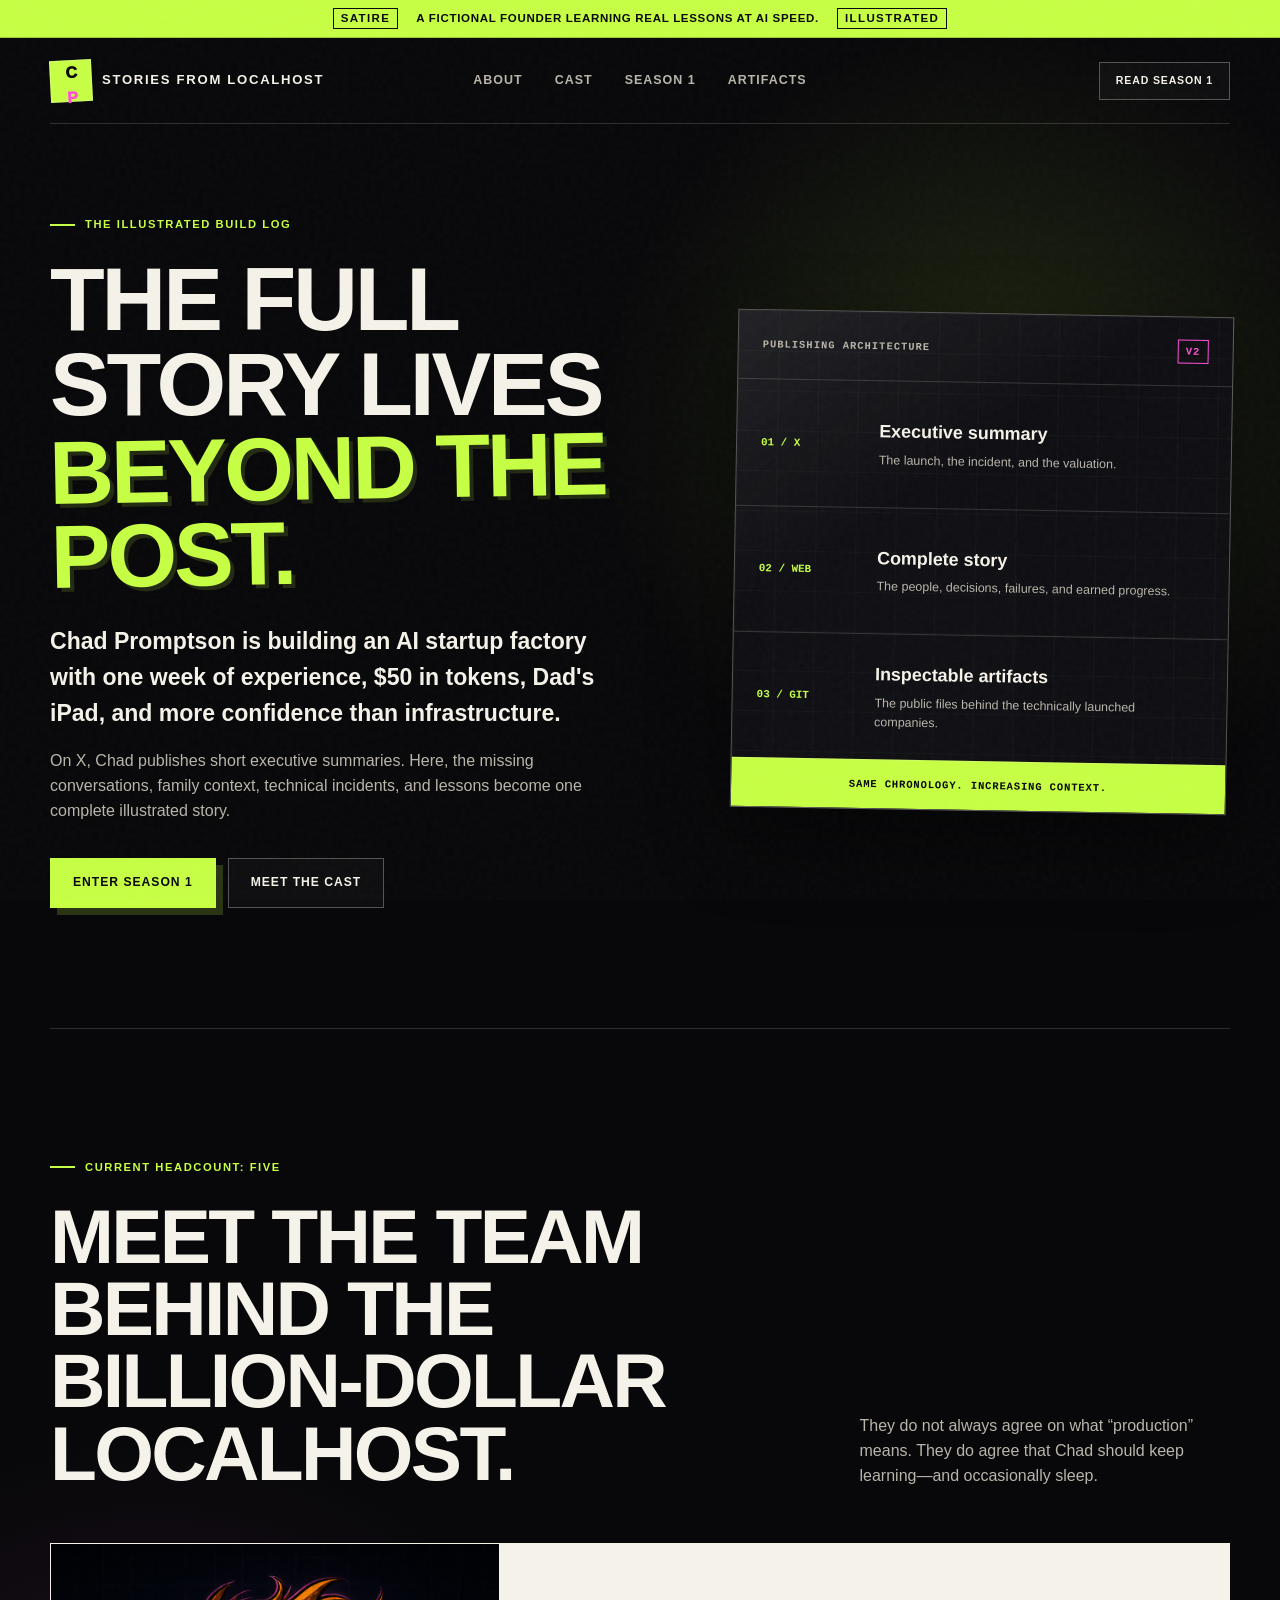
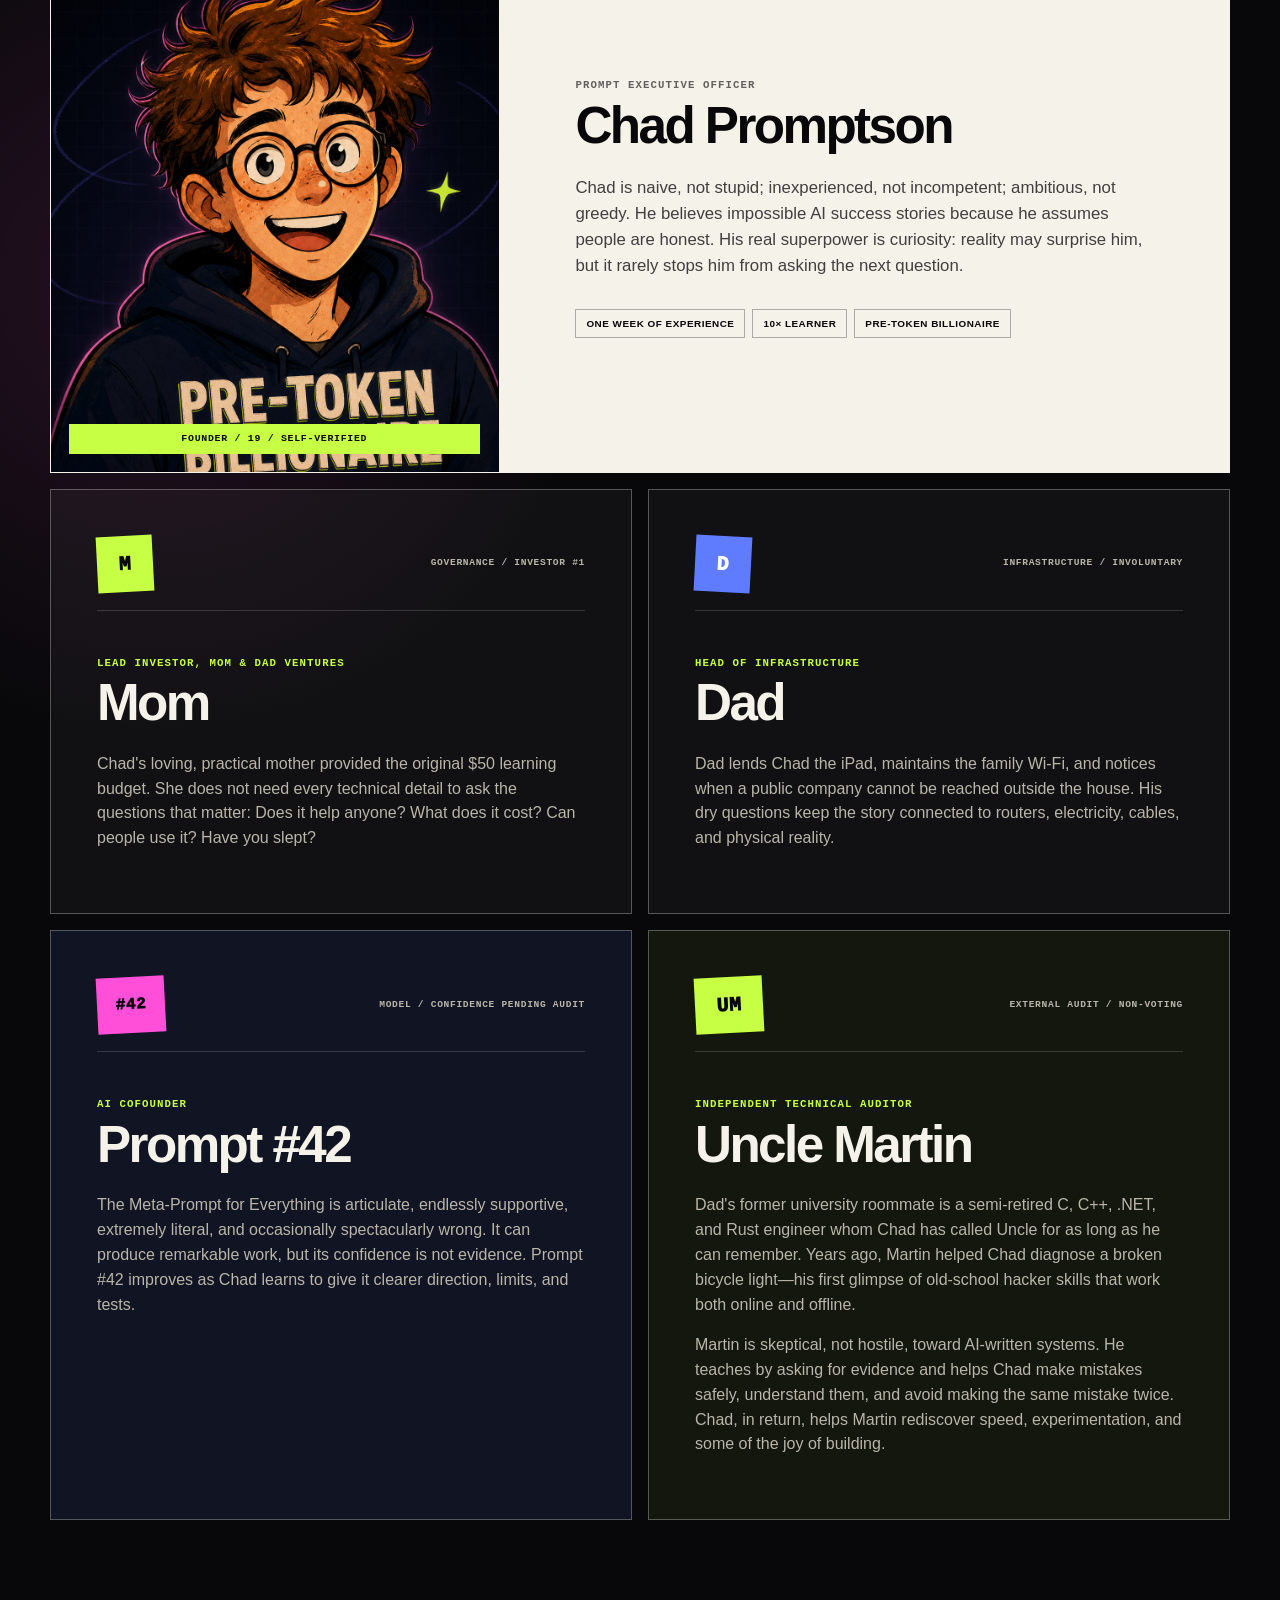
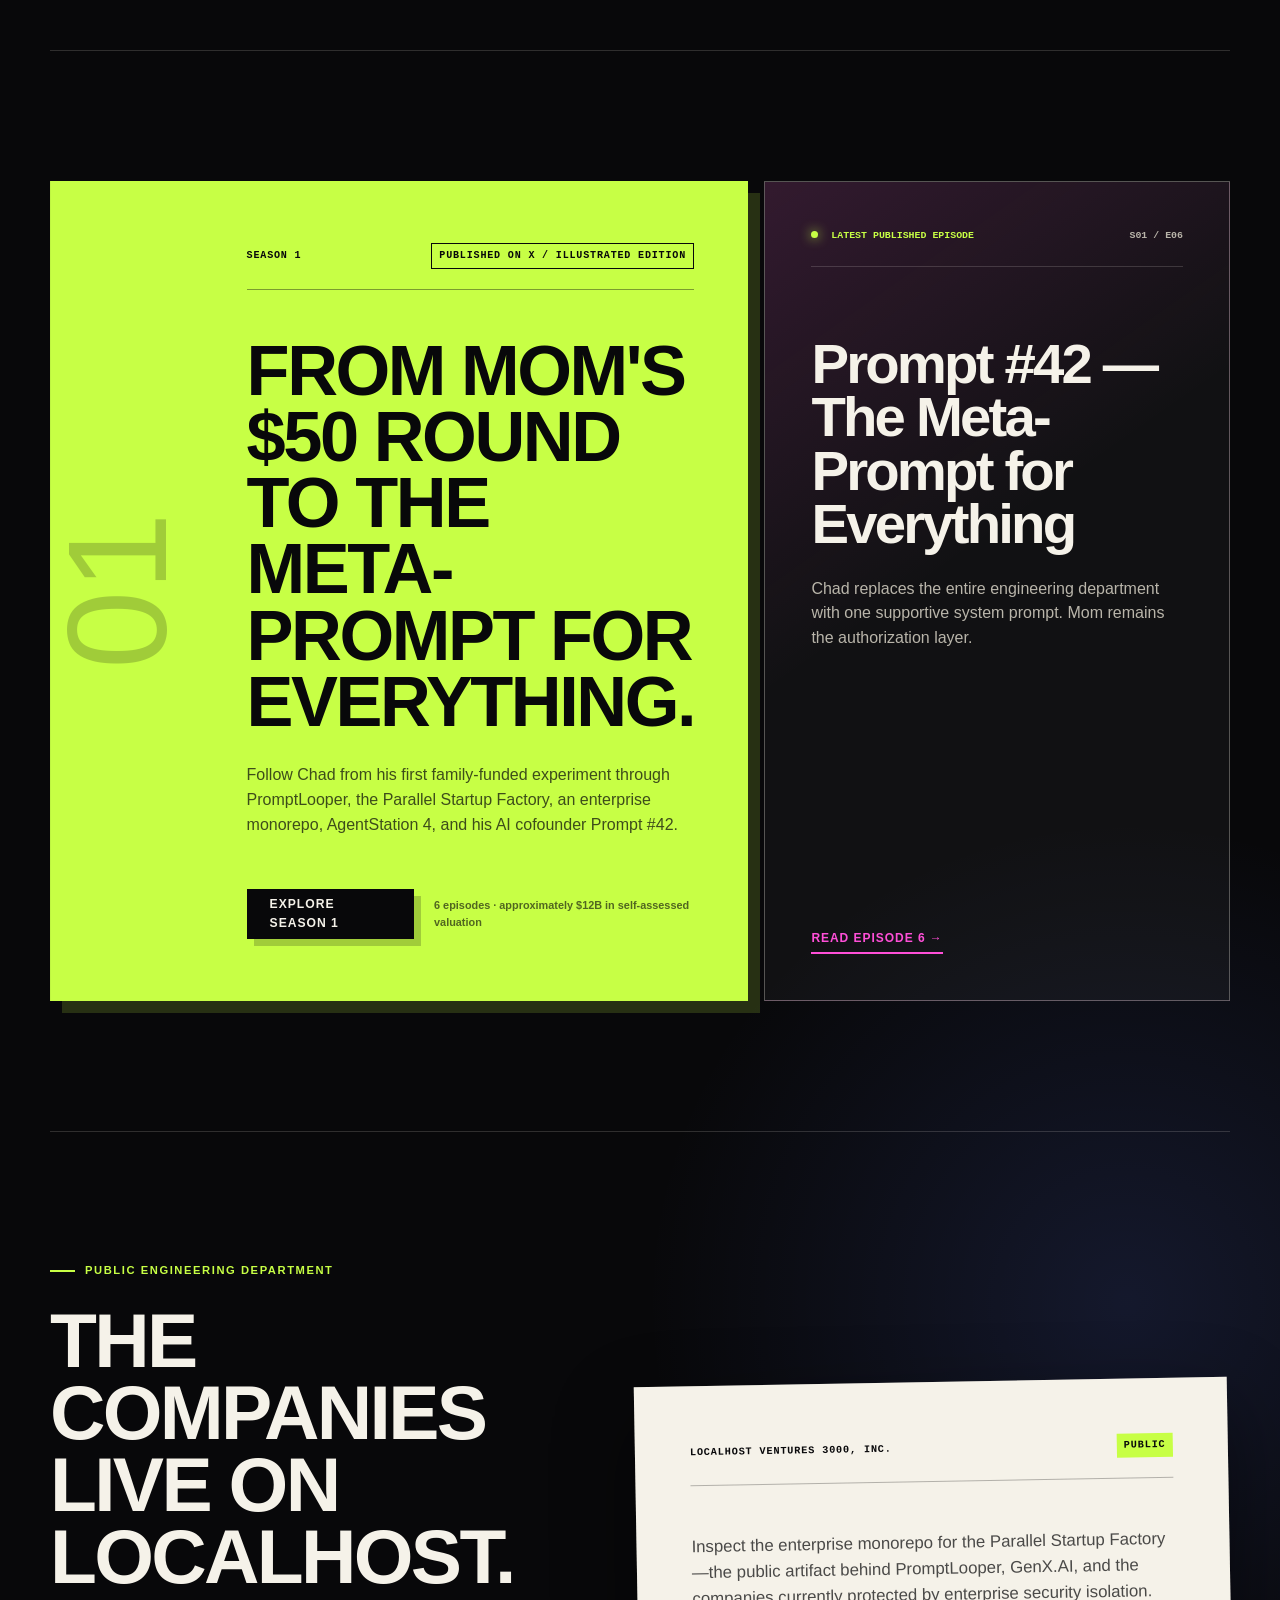
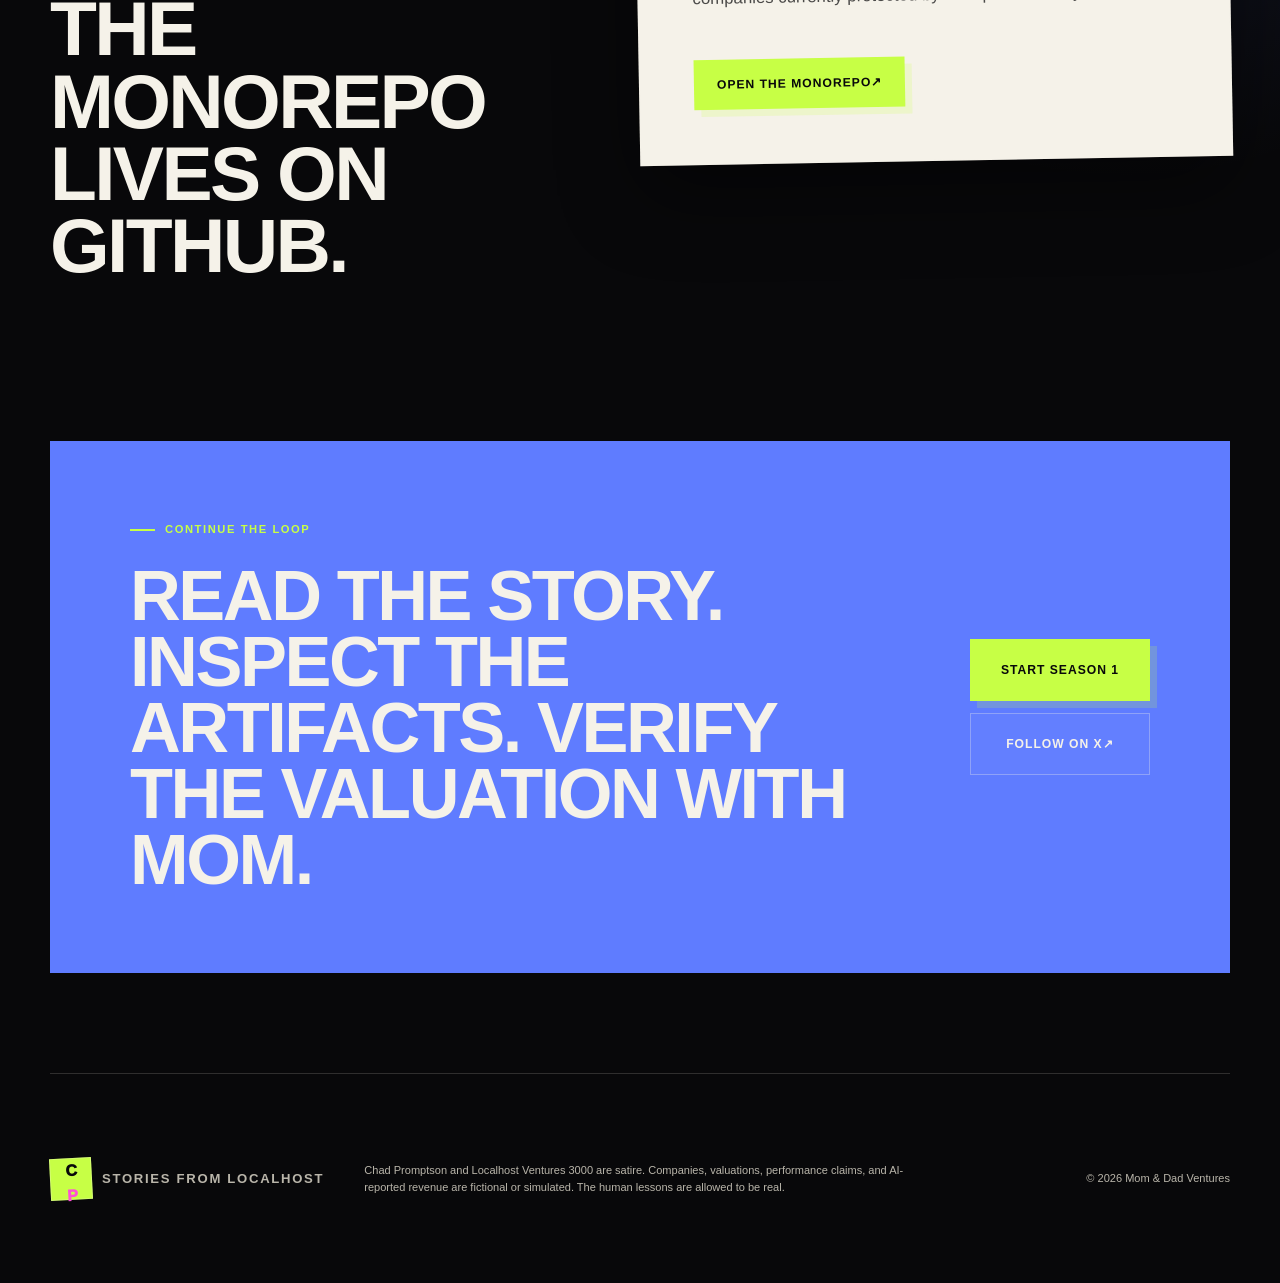
==== stories/index.html @ 39819289 "feat: add illustrated stories hub" ====
<!doctype html>
<html lang="en">
  <head>
    <meta charset="UTF-8" />
    <meta name="viewport" content="width=device-width, initial-scale=1.0" />
    <meta
      name="description"
      content="The complete illustrated story of Chad Promptson, his family, Prompt #42, and the companies technically launched from localhost."
    />
    <title>Stories — Chad Promptson</title>
    <link
      rel="icon"
      href="data:image/svg+xml,%3Csvg xmlns='http://www.w3.org/2000/svg' viewBox='0 0 64 64'%3E%3Crect width='64' height='64' fill='%23c7ff45'/%3E%3Ctext x='8' y='45' font-family='Arial' font-size='36' font-weight='900' fill='%2308080a'%3ECP%3C/text%3E%3C/svg%3E"
    />
    <link rel="stylesheet" href="../styles.css" />
    <link rel="stylesheet" href="styles.css" />
  </head>
  <body class="stories-page">
    <a class="skip-link" href="#main-content">Skip to the story</a>
    <div class="noise" aria-hidden="true"></div>

    <div class="satire-ribbon" role="note" aria-label="Satire disclosure">
      <span>SATIRE</span>
      <p>A fictional founder learning real lessons at AI speed.</p>
      <span>ILLUSTRATED</span>
    </div>

    <header class="site-header stories-header">
      <a class="brand" href="../" aria-label="Chad Promptson homepage">
        <span class="brand-mark">C<span>P</span></span>
        <span class="brand-copy">Stories from localhost</span>
      </a>

      <nav aria-label="Stories navigation">
        <a href="#about">About</a>
        <a href="#cast">Cast</a>
        <a href="#season-1">Season 1</a>
        <a href="#artifacts">Artifacts</a>
      </nav>

      <a class="button button-small button-ghost" href="season-1/">Read Season 1</a>
    </header>

    <main id="main-content">
      <section class="stories-hero section-shell" id="about">
        <div class="stories-hero-copy">
          <p class="eyebrow"><span></span> The illustrated build log</p>
          <h1>
            The full story lives
            <em>beyond the post.</em>
          </h1>
          <p class="stories-hero-lede">
            Chad Promptson is building an AI startup factory with one week of experience,
            $50 in tokens, Dad's iPad, and more confidence than infrastructure.
          </p>
          <p class="stories-hero-detail">
            On X, Chad publishes short executive summaries. Here, the missing conversations,
            family context, technical incidents, and lessons become one complete illustrated
            story.
          </p>

          <div class="hero-actions">
            <a class="button button-primary" href="season-1/">Enter Season 1</a>
            <a class="button button-secondary" href="#cast">Meet the cast</a>
          </div>
        </div>

        <aside class="publishing-stack" aria-labelledby="publishing-stack-title">
          <div class="stack-topline">
            <span id="publishing-stack-title">Publishing architecture</span>
            <strong>V2</strong>
          </div>

          <ol>
            <li>
              <span>01 / X</span>
              <div>
                <strong>Executive summary</strong>
                <p>The launch, the incident, and the valuation.</p>
              </div>
            </li>
            <li>
              <span>02 / WEB</span>
              <div>
                <strong>Complete story</strong>
                <p>The people, decisions, failures, and earned progress.</p>
              </div>
            </li>
            <li>
              <span>03 / GIT</span>
              <div>
                <strong>Inspectable artifacts</strong>
                <p>The public files behind the technically launched companies.</p>
              </div>
            </li>
          </ol>

          <p class="stack-footnote">Same chronology. Increasing context.</p>
        </aside>
      </section>

      <section class="cast section-shell" id="cast">
        <div class="section-heading section-heading-wide">
          <div>
            <p class="eyebrow"><span></span> Current headcount: five</p>
            <h2>Meet the team behind the billion-dollar localhost.</h2>
          </div>
          <p>
            They do not always agree on what “production” means. They do agree that Chad
            should keep learning—and occasionally sleep.
          </p>
        </div>

        <div class="cast-grid">
          <article class="cast-card cast-card-featured">
            <div class="cast-portrait">
              <img
                src="../assets/chad-promptson-avatar.png"
                alt="Illustrated portrait of Chad Promptson wearing his Pre-Token Billionaire hoodie"
              />
              <span>Founder / 19 / self-verified</span>
            </div>
            <div class="cast-copy">
              <p class="cast-role">Prompt Executive Officer</p>
              <h3>Chad Promptson</h3>
              <p>
                Chad is naive, not stupid; inexperienced, not incompetent; ambitious, not
                greedy. He believes impossible AI success stories because he assumes people
                are honest. His real superpower is curiosity: reality may surprise him, but
                it rarely stops him from asking the next question.
              </p>
              <ul class="cast-tags" aria-label="Chad's attributes">
                <li>One week of experience</li>
                <li>10× learner</li>
                <li>Pre-token billionaire</li>
              </ul>
            </div>
          </article>

          <article class="cast-card">
            <div class="cast-card-topline">
              <span class="cast-monogram" aria-hidden="true">M</span>
              <span>Governance / Investor #1</span>
            </div>
            <p class="cast-role">Lead Investor, Mom & Dad Ventures</p>
            <h3>Mom</h3>
            <p>
              Chad's loving, practical mother provided the original $50 learning budget.
              She does not need every technical detail to ask the questions that matter:
              Does it help anyone? What does it cost? Can people use it? Have you slept?
            </p>
          </article>

          <article class="cast-card">
            <div class="cast-card-topline">
              <span class="cast-monogram cast-monogram-blue" aria-hidden="true">D</span>
              <span>Infrastructure / involuntary</span>
            </div>
            <p class="cast-role">Head of Infrastructure</p>
            <h3>Dad</h3>
            <p>
              Dad lends Chad the iPad, maintains the family Wi-Fi, and notices when a public
              company cannot be reached outside the house. His dry questions keep the story
              connected to routers, electricity, cables, and physical reality.
            </p>
          </article>

          <article class="cast-card cast-card-ai">
            <div class="cast-card-topline">
              <span class="cast-monogram cast-monogram-pink" aria-hidden="true">#42</span>
              <span>Model / confidence pending audit</span>
            </div>
            <p class="cast-role">AI Cofounder</p>
            <h3>Prompt #42</h3>
            <p>
              The Meta-Prompt for Everything is articulate, endlessly supportive, extremely
              literal, and occasionally spectacularly wrong. It can produce remarkable work,
              but its confidence is not evidence. Prompt #42 improves as Chad learns to give
              it clearer direction, limits, and tests.
            </p>
          </article>

          <article class="cast-card cast-card-martin">
            <div class="cast-card-topline">
              <span class="cast-monogram cast-monogram-acid" aria-hidden="true">UM</span>
              <span>External audit / non-voting</span>
            </div>
            <p class="cast-role">Independent Technical Auditor</p>
            <h3>Uncle Martin</h3>
            <p>
              Dad's former university roommate is a semi-retired C, C++, .NET, and Rust
              engineer whom Chad has called Uncle for as long as he can remember. Years ago,
              Martin helped Chad diagnose a broken bicycle light—his first glimpse of
              old-school hacker skills that work both online and offline.
            </p>
            <p>
              Martin is skeptical, not hostile, toward AI-written systems. He teaches by
              asking for evidence and helps Chad make mistakes safely, understand them, and
              avoid making the same mistake twice. Chad, in return, helps Martin rediscover
              speed, experimentation, and some of the joy of building.
            </p>
          </article>
        </div>
      </section>

      <section class="season section-shell" id="season-1">
        <div class="season-card">
          <div class="season-index" aria-hidden="true">01</div>
          <div class="season-copy">
            <div class="season-meta">
              <span>Season 1</span>
              <strong>Published on X / illustrated edition</strong>
            </div>
            <h2>From Mom's $50 round to the Meta-Prompt for Everything.</h2>
            <p>
              Follow Chad from his first family-funded experiment through PromptLooper, the
              Parallel Startup Factory, an enterprise monorepo, AgentStation 4, and his AI
              cofounder Prompt #42.
            </p>
            <div class="season-actions">
              <a class="button button-dark" href="season-1/">Explore Season 1</a>
              <span>6 episodes · approximately $12B in self-assessed valuation</span>
            </div>
          </div>
        </div>

        <article class="latest-episode">
          <div>
            <span class="latest-label"><i aria-hidden="true"></i> Latest published episode</span>
            <span class="episode-number">S01 / E06</span>
          </div>
          <h3>Prompt #42 — The Meta-Prompt for Everything</h3>
          <p>
            Chad replaces the entire engineering department with one supportive system
            prompt. Mom remains the authorization layer.
          </p>
          <a href="season-1/06-prompt-42/">Read Episode 6 <span aria-hidden="true">→</span></a>
        </article>
      </section>

      <section class="artifact-section section-shell" id="artifacts">
        <div>
          <p class="eyebrow"><span></span> Public engineering department</p>
          <h2>The companies live on localhost. The monorepo lives on GitHub.</h2>
        </div>
        <div class="artifact-card">
          <div class="artifact-topline">
            <span>LOCALHOST VENTURES 3000, INC.</span>
            <strong>PUBLIC</strong>
          </div>
          <p>
            Inspect the enterprise monorepo for the Parallel Startup Factory—the public
            artifact behind PromptLooper, GenX.AI, and the companies currently protected by
            enterprise security isolation.
          </p>
          <a
            class="button button-primary"
            href="https://github.com/chadpromptson/localhost-ventures-3000"
          >
            Open the monorepo <span aria-hidden="true">↗</span>
          </a>
        </div>
      </section>

      <section class="stories-closing section-shell">
        <div>
          <p class="eyebrow"><span></span> Continue the loop</p>
          <h2>Read the story. Inspect the artifacts. Verify the valuation with Mom.</h2>
        </div>
        <div class="closing-actions">
          <a class="button button-primary button-large" href="season-1/">Start Season 1</a>
          <a class="button button-secondary button-large" href="https://x.com/ChadPromptson">
            Follow on X <span aria-hidden="true">↗</span>
          </a>
        </div>
      </section>
    </main>

    <footer class="site-footer stories-footer">
      <a class="brand" href="../" aria-label="Chad Promptson homepage">
        <span class="brand-mark">C<span>P</span></span>
        <span class="brand-copy">Stories from localhost</span>
      </a>
      <p>
        Chad Promptson and Localhost Ventures 3000 are satire. Companies, valuations,
        performance claims, and AI-reported revenue are fictional or simulated. The human
        lessons are allowed to be real.
      </p>
      <span>© 2026 Mom & Dad Ventures</span>
    </footer>
  </body>
</html>
---- styles.css ----
:root {
  color-scheme: dark;
  --ink: #08080a;
  --ink-soft: #111115;
  --paper: #f5f2e9;
  --paper-dim: #b9b5aa;
  --acid: #c7ff45;
  --pink: #ff4fd8;
  --blue: #5f7cff;
  --line: rgba(245, 242, 233, 0.16);
  --line-strong: rgba(245, 242, 233, 0.3);
  --shadow: 0 30px 80px rgba(0, 0, 0, 0.45);
  --shell: min(1180px, calc(100vw - 40px));
}

* {
  box-sizing: border-box;
}

html {
  scroll-behavior: smooth;
}

body {
  margin: 0;
  overflow-x: hidden;
  background:
    radial-gradient(circle at 75% 8%, rgba(95, 124, 255, 0.18), transparent 30rem),
    radial-gradient(circle at 10% 32%, rgba(255, 79, 216, 0.1), transparent 26rem),
    var(--ink);
  color: var(--paper);
  font-family: Inter, ui-sans-serif, -apple-system, BlinkMacSystemFont, "Segoe UI", sans-serif;
  font-size: 16px;
  line-height: 1.55;
}

button,
a {
  font: inherit;
}

a {
  color: inherit;
  text-decoration: none;
}

button {
  color: inherit;
}

::selection {
  background: var(--acid);
  color: var(--ink);
}

.noise {
  position: fixed;
  inset: 0;
  z-index: 20;
  pointer-events: none;
  opacity: 0.035;
  background-image: url("data:image/svg+xml,%3Csvg viewBox='0 0 180 180' xmlns='http://www.w3.org/2000/svg'%3E%3Cfilter id='n'%3E%3CfeTurbulence type='fractalNoise' baseFrequency='.9' numOctaves='4' stitchTiles='stitch'/%3E%3C/filter%3E%3Crect width='100%25' height='100%25' filter='url(%23n)' opacity='.8'/%3E%3C/svg%3E");
}

.satire-ribbon {
  display: flex;
  min-height: 38px;
  align-items: center;
  justify-content: center;
  gap: 18px;
  padding: 7px 20px;
  border-bottom: 1px solid rgba(8, 8, 10, 0.2);
  background: var(--acid);
  color: var(--ink);
  font-size: 0.72rem;
  font-weight: 900;
  letter-spacing: 0.12em;
  text-transform: uppercase;
}

.satire-ribbon p {
  margin: 0;
  font-weight: 750;
  letter-spacing: 0.06em;
}

.satire-ribbon > span {
  padding: 1px 7px;
  border: 1px solid var(--ink);
}

.site-header {
  position: relative;
  z-index: 10;
  display: grid;
  grid-template-columns: 1fr auto 1fr;
  width: var(--shell);
  min-height: 86px;
  margin: 0 auto;
  align-items: center;
  border-bottom: 1px solid var(--line);
}

.brand {
  display: inline-flex;
  width: max-content;
  align-items: center;
  gap: 10px;
}

.brand-mark {
  display: grid;
  width: 42px;
  height: 42px;
  place-items: center;
  border: 1px solid var(--line-strong);
  background: var(--paper);
  color: var(--ink);
  font-size: 1rem;
  font-weight: 950;
  letter-spacing: -0.08em;
  transform: rotate(-3deg);
}

.brand-mark span {
  color: #663dff;
}

.brand-copy {
  font-size: 0.82rem;
  font-weight: 850;
  letter-spacing: 0.13em;
  text-transform: uppercase;
}

.site-header nav {
  display: flex;
  align-items: center;
  gap: 32px;
  color: var(--paper-dim);
  font-size: 0.78rem;
  font-weight: 750;
  letter-spacing: 0.08em;
  text-transform: uppercase;
}

.site-header nav a {
  transition: color 160ms ease;
}

.site-header nav a:hover,
.site-header nav a:focus-visible {
  color: var(--acid);
}

.site-header > .button {
  justify-self: end;
}

.section-shell {
  width: var(--shell);
  margin-inline: auto;
}

.button {
  display: inline-flex;
  min-height: 50px;
  align-items: center;
  justify-content: center;
  padding: 0 22px;
  border: 1px solid transparent;
  border-radius: 0;
  cursor: pointer;
  font-size: 0.76rem;
  font-weight: 900;
  letter-spacing: 0.08em;
  text-transform: uppercase;
  transition:
    transform 160ms ease,
    box-shadow 160ms ease,
    background 160ms ease;
}

.button:hover,
.button:focus-visible {
  transform: translateY(-2px);
}

.button-primary {
  background: var(--acid);
  color: var(--ink);
  box-shadow: 7px 7px 0 rgba(199, 255, 69, 0.18);
}

.button-primary:hover,
.button-primary:focus-visible {
  box-shadow: 10px 10px 0 rgba(199, 255, 69, 0.24);
}

.button-secondary,
.button-ghost {
  border-color: var(--line-strong);
  background: rgba(255, 255, 255, 0.025);
}

.button-secondary:hover,
.button-secondary:focus-visible,
.button-ghost:hover,
.button-ghost:focus-visible {
  border-color: var(--paper);
  background: rgba(255, 255, 255, 0.07);
}

.button-small {
  min-height: 38px;
  padding-inline: 16px;
  font-size: 0.66rem;
}

.button-large {
  min-height: 62px;
  padding-inline: 30px;
}

.hero {
  display: grid;
  min-height: 720px;
  grid-template-columns: minmax(0, 1.04fr) minmax(420px, 0.96fr);
  gap: clamp(48px, 8vw, 104px);
  align-items: center;
  padding: 90px 0 110px;
}

.eyebrow {
  display: flex;
  align-items: center;
  gap: 10px;
  margin: 0 0 24px;
  color: var(--acid);
  font-size: 0.7rem;
  font-weight: 900;
  letter-spacing: 0.14em;
  text-transform: uppercase;
}

.eyebrow span {
  width: 25px;
  height: 2px;
  background: currentColor;
}

h1,
h2,
h3,
p {
  margin-top: 0;
}

h1,
h2 {
  font-family: Impact, Haettenschweiler, "Arial Narrow Bold", sans-serif;
  font-weight: 900;
  letter-spacing: -0.035em;
  line-height: 0.94;
  text-transform: uppercase;
}

h1 {
  max-width: 760px;
  margin-bottom: 30px;
  font-size: clamp(4rem, 7vw, 7rem);
}

h1 em {
  display: inline-block;
  color: var(--pink);
  font-style: normal;
  transform: rotate(-1deg);
  text-shadow: 4px 4px 0 rgba(255, 79, 216, 0.14);
}

.hero-lede {
  max-width: 660px;
  margin-bottom: 34px;
  color: var(--paper-dim);
  font-size: clamp(1.05rem, 1.7vw, 1.32rem);
}

.hero-actions {
  display: flex;
  flex-wrap: wrap;
  gap: 12px;
}

.trust-list {
  display: flex;
  flex-wrap: wrap;
  gap: 18px;
  margin: 30px 0 0;
  padding: 0;
  color: var(--paper-dim);
  font-size: 0.76rem;
  font-weight: 700;
  list-style: none;
}

.trust-list span {
  color: var(--acid);
}

.revenue-card {
  position: relative;
  min-height: 560px;
  overflow: hidden;
  padding: 28px;
  border: 1px solid var(--line-strong);
  background:
    linear-gradient(145deg, rgba(255, 255, 255, 0.08), transparent 35%),
    #101014;
  box-shadow: var(--shadow);
  transform: rotate(1deg);
}

.revenue-card::before {
  position: absolute;
  inset: 0;
  pointer-events: none;
  background-image:
    linear-gradient(var(--line) 1px, transparent 1px),
    linear-gradient(90deg, var(--line) 1px, transparent 1px);
  background-size: 42px 42px;
  content: "";
  mask-image: linear-gradient(to bottom, transparent, black 45%, transparent);
  opacity: 0.3;
}

.card-topline {
  position: relative;
  z-index: 1;
  display: flex;
  justify-content: space-between;
  padding-bottom: 22px;
  border-bottom: 1px solid var(--line);
  color: var(--paper-dim);
  font-family: ui-monospace, SFMono-Regular, Menlo, monospace;
  font-size: 0.65rem;
  font-weight: 800;
  letter-spacing: 0.08em;
}

.live-dot {
  display: inline-block;
  width: 7px;
  height: 7px;
  margin-right: 7px;
  border-radius: 50%;
  background: var(--acid);
  box-shadow: 0 0 13px var(--acid);
  animation: pulse 1.8s ease-in-out infinite;
}

.counter-block {
  position: relative;
  z-index: 1;
  padding: 38px 0 18px;
}

.counter-block p,
.counter-block span {
  margin-bottom: 4px;
  color: var(--paper-dim);
  font-family: ui-monospace, SFMono-Regular, Menlo, monospace;
  font-size: 0.68rem;
  letter-spacing: 0.08em;
  text-transform: uppercase;
}

.counter-block strong {
  display: block;
  overflow-wrap: anywhere;
  color: var(--acid);
  font-family: ui-monospace, SFMono-Regular, Menlo, monospace;
  font-size: clamp(2.2rem, 4vw, 3.55rem);
  line-height: 1.08;
  letter-spacing: -0.06em;
}

.revenue-chart {
  position: relative;
  z-index: 1;
  display: block;
  width: 100%;
  height: 150px;
  margin-top: 12px;
  overflow: visible;
}

.chart-area {
  fill: url("#chartFill");
}

.chart-line {
  fill: none;
  stroke: var(--acid);
  stroke-linecap: round;
  stroke-width: 5;
  filter: drop-shadow(0 0 6px rgba(199, 255, 69, 0.5));
}

.metric-grid {
  position: relative;
  z-index: 1;
  display: grid;
  grid-template-columns: repeat(3, 1fr);
  border: 1px solid var(--line);
}

.metric-grid > div {
  padding: 15px;
}

.metric-grid > div + div {
  border-left: 1px solid var(--line);
}

.metric-grid span,
.metric-grid small {
  display: block;
  color: var(--paper-dim);
  font-size: 0.61rem;
}

.metric-grid strong {
  display: block;
  margin: 5px 0;
  font-family: ui-monospace, SFMono-Regular, Menlo, monospace;
  font-size: 1rem;
}

.audit-stamp {
  position: absolute;
  right: 14px;
  bottom: 10px;
  z-index: 2;
  padding: 8px 10px;
  border: 2px solid var(--pink);
  color: var(--pink);
  font-size: 0.55rem;
  font-weight: 950;
  line-height: 1.15;
  text-align: center;
  transform: rotate(-9deg);
}

.logo-cloud {
  padding: 38px 20px;
  border-block: 1px solid var(--line);
  background: rgba(255, 255, 255, 0.02);
  text-align: center;
}

.logo-cloud p {
  margin-bottom: 22px;
  color: var(--paper-dim);
  font-size: 0.65rem;
  font-weight: 850;
  letter-spacing: 0.12em;
  text-transform: uppercase;
}

.logo-cloud div {
  display: flex;
  flex-wrap: wrap;
  justify-content: center;
  gap: 28px 50px;
  color: rgba(245, 242, 233, 0.52);
  font-size: clamp(1rem, 2vw, 1.35rem);
  font-weight: 900;
}

.founder,
.prompts,
.token-fund,
.proof {
  padding-block: 130px;
}

.section-heading {
  display: grid;
  grid-template-columns: 0.72fr 1.28fr;
  gap: 40px;
  align-items: end;
  margin-bottom: 54px;
}

.section-heading .eyebrow {
  align-self: start;
}

.section-heading h2 {
  margin: 0;
  font-size: clamp(3.2rem, 6vw, 6.3rem);
}

.founder-card {
  display: grid;
  grid-template-columns: 0.7fr 1.3fr;
  border: 1px solid var(--line-strong);
  background: var(--paper);
  color: var(--ink);
}

.founder-portrait {
  position: relative;
  min-height: 510px;
  overflow: hidden;
  border-right: 1px solid rgba(8, 8, 10, 0.22);
  background: var(--ink);
}

.founder-portrait img {
  width: 100%;
  height: 100%;
  min-height: 510px;
  object-fit: cover;
  object-position: center;
}

.age-sticker {
  position: absolute;
  top: 28px;
  right: 28px;
  z-index: 2;
  display: grid;
  width: 72px;
  height: 72px;
  place-items: center;
  border: 2px solid var(--ink);
  border-radius: 50%;
  background: var(--acid);
  font-weight: 950;
  transform: rotate(12deg);
}

.portrait-caption {
  position: absolute;
  bottom: 24px;
  left: 24px;
  z-index: 2;
  padding: 4px 8px;
  background: var(--ink);
  color: var(--paper);
  font-size: 0.62rem;
  font-weight: 850;
  letter-spacing: 0.07em;
  text-transform: uppercase;
}

.founder-story {
  align-self: center;
  padding: clamp(36px, 6vw, 72px);
}

.founder-name {
  display: flex;
  align-items: start;
  justify-content: space-between;
  gap: 20px;
  margin-bottom: 34px;
  padding-bottom: 28px;
  border-bottom: 1px solid rgba(8, 8, 10, 0.2);
}

.founder-name p {
  margin-bottom: 5px;
  color: rgba(8, 8, 10, 0.6);
  font-size: 0.68rem;
  font-weight: 850;
  letter-spacing: 0.08em;
  text-transform: uppercase;
}

.founder-name h3 {
  margin: 0;
  font-size: clamp(2rem, 4vw, 3.5rem);
  letter-spacing: -0.04em;
  line-height: 1;
}

.verified {
  flex: 0 0 auto;
  padding: 5px 8px;
  background: var(--blue);
  color: white;
  font-size: 0.6rem;
  font-weight: 850;
  text-transform: uppercase;
}

.founder-bio {
  color: rgba(8, 8, 10, 0.75);
  font-size: 1.02rem;
}

.founder-bio strong {
  color: var(--ink);
}

.founder-tags {
  display: flex;
  flex-wrap: wrap;
  gap: 7px;
  margin-top: 26px;
}

.founder-tags span {
  padding: 6px 10px;
  border: 1px solid rgba(8, 8, 10, 0.3);
  font-size: 0.62rem;
  font-weight: 850;
  letter-spacing: 0.05em;
  text-transform: uppercase;
}

.founder-timeline {
  display: grid;
  grid-template-columns: repeat(4, 1fr);
  border: 1px solid var(--line);
  border-top: 0;
}

.founder-timeline article {
  min-height: 170px;
  padding: 25px;
}

.founder-timeline article + article {
  border-left: 1px solid var(--line);
}

.founder-timeline span {
  display: block;
  margin-bottom: 22px;
  color: var(--pink);
  font-family: ui-monospace, SFMono-Regular, Menlo, monospace;
  font-size: 0.68rem;
  font-weight: 900;
}

.founder-timeline strong {
  display: block;
  margin-bottom: 8px;
  font-size: 0.92rem;
}

.founder-timeline p {
  margin: 0;
  color: var(--paper-dim);
  font-size: 0.78rem;
}

.prompts {
  border-top: 1px solid var(--line);
}

.section-heading-wide {
  grid-template-columns: 1.35fr 0.65fr;
}

.section-heading-wide > p {
  max-width: 400px;
  margin: 0;
  color: var(--paper-dim);
}

.prompt-grid {
  display: grid;
  grid-template-columns: repeat(2, minmax(0, 1fr));
  gap: 16px;
}

.prompt-card {
  display: flex;
  min-height: 520px;
  flex-direction: column;
  padding: clamp(26px, 4vw, 42px);
  border: 1px solid rgba(8, 8, 10, 0.18);
  background: var(--paper);
  color: var(--ink);
}

.prompt-card-featured {
  background: var(--acid);
}

.prompt-card-dark {
  border-color: var(--line-strong);
  background: var(--ink-soft);
  color: var(--paper);
}

.prompt-meta {
  display: flex;
  justify-content: space-between;
  gap: 20px;
  padding-bottom: 20px;
  border-bottom: 1px solid currentColor;
  font-family: ui-monospace, SFMono-Regular, Menlo, monospace;
  font-size: 0.65rem;
  font-weight: 900;
}

.prompt-card h3 {
  max-width: 500px;
  margin: 32px 0 24px;
  font-size: clamp(2rem, 3vw, 3.3rem);
  letter-spacing: -0.05em;
  line-height: 0.98;
}

.prompt-card pre {
  flex: 1;
  margin: 0 0 28px;
  overflow: visible;
  color: inherit;
  font-family: ui-monospace, SFMono-Regular, Menlo, monospace;
  font-size: 0.78rem;
  line-height: 1.72;
  white-space: pre-wrap;
}

.copy-button {
  min-height: 46px;
  border: 1px solid currentColor;
  background: transparent;
  cursor: pointer;
  font-size: 0.68rem;
  font-weight: 900;
  letter-spacing: 0.08em;
  text-transform: uppercase;
  transition:
    background 160ms ease,
    color 160ms ease;
}

.copy-button:hover,
.copy-button:focus-visible {
  background: var(--ink);
  color: var(--paper);
}

.prompt-card-dark .copy-button:hover,
.prompt-card-dark .copy-button:focus-visible {
  background: var(--paper);
  color: var(--ink);
}

.prompt-card > small {
  margin-top: 12px;
  color: var(--paper-dim);
  font-size: 0.65rem;
}

.token-fund {
  border-top: 1px solid var(--line);
}

.token-fund-heading {
  display: grid;
  grid-template-columns: 1.35fr 0.65fr;
  gap: 40px;
  align-items: end;
  margin-bottom: 54px;
}

.token-fund-heading h2 {
  margin: 0;
  font-size: clamp(3.2rem, 6vw, 6.3rem);
}

.token-fund-heading > p {
  max-width: 410px;
  margin: 0;
  color: var(--paper-dim);
}

.token-fund-grid {
  display: grid;
  grid-template-columns: minmax(0, 1.15fr) minmax(340px, 0.85fr);
  gap: 16px;
}

.token-address-card {
  display: flex;
  min-height: 500px;
  flex-direction: column;
  padding: clamp(28px, 5vw, 54px);
  background: var(--acid);
  color: var(--ink);
  box-shadow: 12px 12px 0 rgba(199, 255, 69, 0.16);
}

.token-address-topline {
  display: flex;
  align-items: center;
  justify-content: space-between;
  gap: 18px;
  padding-bottom: 20px;
  border-bottom: 1px solid rgba(8, 8, 10, 0.45);
  font-family: ui-monospace, SFMono-Regular, Menlo, monospace;
  font-size: 0.65rem;
  font-weight: 900;
  letter-spacing: 0.08em;
  text-transform: uppercase;
}

.token-address-topline strong {
  padding: 4px 8px;
  border: 1px solid var(--ink);
}

.token-address-label {
  margin: auto 0 10px;
  font-size: 0.68rem;
  font-weight: 900;
  letter-spacing: 0.12em;
  text-transform: uppercase;
}

.token-address-card code {
  display: block;
  margin-bottom: 30px;
  overflow-wrap: anywhere;
  font-family: ui-monospace, SFMono-Regular, Menlo, monospace;
  font-size: clamp(1.8rem, 4.2vw, 4rem);
  font-weight: 900;
  letter-spacing: -0.06em;
  line-height: 1;
}

.token-copy-button {
  width: 100%;
  flex: 0 0 auto;
}

.token-address-card > small {
  margin-top: 18px;
  color: rgba(8, 8, 10, 0.68);
  font-size: 0.65rem;
  font-weight: 700;
}

.token-ledger {
  display: flex;
  min-height: 500px;
  flex-direction: column;
  padding: clamp(28px, 4vw, 42px);
  border: 1px solid var(--line-strong);
  background: rgba(255, 255, 255, 0.035);
}

.token-ledger-status {
  padding-bottom: 26px;
  border-bottom: 1px solid var(--line);
}

.token-ledger-status span,
.token-ledger-status small {
  display: block;
  color: var(--paper-dim);
  font-family: ui-monospace, SFMono-Regular, Menlo, monospace;
  font-size: 0.65rem;
  letter-spacing: 0.08em;
  text-transform: uppercase;
}

.token-ledger-status strong {
  display: block;
  margin-block: 4px;
  color: var(--pink);
  font-family: ui-monospace, SFMono-Regular, Menlo, monospace;
  font-size: 4rem;
  line-height: 1;
}

.token-wishlist {
  padding-block: 28px;
}

.token-wishlist p {
  margin-bottom: 14px;
  color: var(--acid);
  font-size: 0.7rem;
  font-weight: 900;
  letter-spacing: 0.1em;
  text-transform: uppercase;
}

.token-wishlist ul {
  margin: 0;
  padding-left: 20px;
  color: var(--paper-dim);
  font-size: 0.82rem;
}

.token-wishlist li + li {
  margin-top: 8px;
}

.token-ledger blockquote {
  margin: auto 0 0;
  padding: 18px;
  border-left: 3px solid var(--pink);
  background: rgba(255, 79, 216, 0.08);
  color: var(--paper);
  font-size: 0.82rem;
  font-weight: 700;
}

.proof {
  border-top: 1px solid var(--line);
}

.testimonial-grid {
  display: grid;
  grid-template-columns: repeat(3, 1fr);
  gap: 14px;
}

.testimonial-grid blockquote {
  display: flex;
  min-height: 280px;
  flex-direction: column;
  justify-content: space-between;
  margin: 0;
  padding: 30px;
  border: 1px solid var(--line-strong);
  background: rgba(255, 255, 255, 0.035);
}

.testimonial-grid blockquote:nth-child(2) {
  transform: translateY(24px);
}

.testimonial-grid p {
  font-size: 1.35rem;
  font-weight: 750;
  letter-spacing: -0.025em;
}

.testimonial-grid footer strong,
.testimonial-grid footer span {
  display: block;
}

.testimonial-grid footer strong {
  color: var(--acid);
  font-size: 0.78rem;
}

.testimonial-grid footer span {
  color: var(--paper-dim);
  font-size: 0.68rem;
}

.closing-cta {
  display: flex;
  min-height: 390px;
  align-items: center;
  justify-content: space-between;
  gap: 60px;
  margin-bottom: 90px;
  padding: clamp(40px, 7vw, 80px);
  background: var(--pink);
  color: var(--ink);
}

.closing-cta .eyebrow {
  color: var(--ink);
}

.closing-cta h2 {
  max-width: 750px;
  margin: 0;
  font-size: clamp(3.2rem, 6vw, 6.2rem);
}

.closing-cta .button-primary {
  flex: 0 0 auto;
  background: var(--ink);
  color: var(--paper);
  box-shadow: 8px 8px 0 rgba(8, 8, 10, 0.25);
}

.site-footer {
  display: grid;
  grid-template-columns: 0.7fr 1.6fr 0.7fr;
  width: var(--shell);
  min-height: 180px;
  margin: 0 auto;
  align-items: center;
  gap: 40px;
  border-top: 1px solid var(--line);
  color: var(--paper-dim);
  font-size: 0.69rem;
}

.site-footer p {
  margin: 0;
}

.site-footer > span {
  justify-self: end;
}

.toast {
  position: fixed;
  right: 22px;
  bottom: 22px;
  z-index: 30;
  max-width: min(390px, calc(100vw - 44px));
  padding: 15px 18px;
  border: 1px solid var(--ink);
  background: var(--acid);
  color: var(--ink);
  font-size: 0.76rem;
  font-weight: 850;
  opacity: 0;
  pointer-events: none;
  transform: translateY(16px);
  transition:
    opacity 180ms ease,
    transform 180ms ease;
}

.toast.visible {
  opacity: 1;
  transform: translateY(0);
}

@keyframes pulse {
  0%,
  100% {
    opacity: 0.55;
    transform: scale(0.85);
  }
  50% {
    opacity: 1;
    transform: scale(1.12);
  }
}

@media (max-width: 980px) {
  .site-header {
    grid-template-columns: 1fr auto;
  }

  .site-header nav {
    display: none;
  }

  .hero {
    min-height: auto;
    grid-template-columns: 1fr;
    padding-top: 70px;
  }

  .revenue-card {
    width: min(620px, 100%);
    justify-self: center;
    transform: none;
  }

  .section-heading,
  .section-heading-wide,
  .token-fund-heading {
    grid-template-columns: 1fr;
  }

  .founder-card {
    grid-template-columns: 1fr;
  }

  .founder-portrait {
    min-height: 390px;
    border-right: 0;
    border-bottom: 1px solid rgba(8, 8, 10, 0.22);
  }

  .founder-portrait img {
    min-height: 390px;
  }

  .founder-timeline {
    grid-template-columns: repeat(2, 1fr);
  }

  .founder-timeline article:nth-child(3) {
    border-left: 0;
  }

  .founder-timeline article:nth-child(n + 3) {
    border-top: 1px solid var(--line);
  }

  .prompt-grid,
  .token-fund-grid,
  .testimonial-grid {
    grid-template-columns: 1fr;
  }

  .testimonial-grid blockquote:nth-child(2) {
    transform: none;
  }

  .closing-cta {
    align-items: flex-start;
    flex-direction: column;
  }

  .site-footer {
    grid-template-columns: 1fr;
    padding-block: 50px;
  }

  .site-footer > span {
    justify-self: start;
  }
}

@media (max-width: 620px) {
  :root {
    --shell: min(100% - 28px, 1180px);
  }

  .satire-ribbon {
    gap: 8px;
    padding-inline: 10px;
    text-align: center;
  }

  .satire-ribbon p {
    font-size: 0.58rem;
  }

  .satire-ribbon > span:last-child {
    display: none;
  }

  .site-header {
    min-height: 74px;
  }

  .brand-copy {
    display: none;
  }

  .hero {
    gap: 54px;
    padding: 58px 0 76px;
  }

  h1 {
    font-size: clamp(3.35rem, 17vw, 5rem);
  }

  .hero-actions {
    align-items: stretch;
    flex-direction: column;
  }

  .trust-list {
    align-items: flex-start;
    flex-direction: column;
    gap: 7px;
  }

  .revenue-card {
    min-height: 510px;
    padding: 20px;
  }

  .card-topline > span {
    display: none;
  }

  .counter-block strong {
    font-size: 2.22rem;
  }

  .metric-grid > div {
    padding: 10px 8px;
  }

  .metric-grid span {
    min-height: 34px;
  }

  .logo-cloud div {
    align-items: center;
    flex-direction: column;
    gap: 12px;
  }

  .founder,
  .prompts,
  .token-fund,
  .proof {
    padding-block: 90px;
  }

  .section-heading h2,
  .token-fund-heading h2,
  .closing-cta h2 {
    font-size: clamp(3rem, 15vw, 4.6rem);
  }

  .founder-name {
    align-items: flex-start;
    flex-direction: column;
  }

  .founder-timeline {
    grid-template-columns: 1fr;
  }

  .founder-timeline article + article,
  .founder-timeline article:nth-child(3) {
    border-top: 1px solid var(--line);
    border-left: 0;
  }

  .prompt-card {
    min-height: 0;
  }

  .token-address-card,
  .token-ledger {
    min-height: 0;
  }

  .token-address-card {
    padding: 30px 24px;
  }

  .token-address-label {
    margin-top: 80px;
  }

  .prompt-meta {
    align-items: flex-start;
    flex-direction: column;
    gap: 6px;
  }

  .closing-cta {
    min-height: 440px;
    margin-bottom: 40px;
    padding: 36px 25px;
  }
}

@media (prefers-reduced-motion: reduce) {
  *,
  *::before,
  *::after {
    scroll-behavior: auto !important;
    animation-duration: 0.01ms !important;
    animation-iteration-count: 1 !important;
    transition-duration: 0.01ms !important;
  }
}
---- stories/styles.css ----
.stories-page {
  background:
    radial-gradient(circle at 78% 7%, rgba(199, 255, 69, 0.13), transparent 25rem),
    radial-gradient(circle at 12% 31%, rgba(255, 79, 216, 0.12), transparent 28rem),
    radial-gradient(circle at 88% 74%, rgba(95, 124, 255, 0.14), transparent 30rem),
    var(--ink);
}

.skip-link {
  position: fixed;
  top: 8px;
  left: 8px;
  z-index: 100;
  padding: 10px 14px;
  background: var(--acid);
  color: var(--ink);
  font-size: 0.75rem;
  font-weight: 900;
  text-transform: uppercase;
  transform: translateY(-160%);
}

.skip-link:focus {
  transform: translateY(0);
}

.stories-page a:focus-visible {
  outline: 3px solid var(--acid);
  outline-offset: 4px;
}

.stories-header .brand-mark,
.stories-footer .brand-mark {
  background: var(--acid);
}

.stories-header .brand-mark span,
.stories-footer .brand-mark span {
  color: var(--pink);
}

.stories-hero {
  display: grid;
  min-height: 760px;
  grid-template-columns: minmax(0, 1.08fr) minmax(390px, 0.92fr);
  gap: clamp(50px, 8vw, 110px);
  align-items: center;
  padding-block: 92px 120px;
}

.stories-hero h1 {
  max-width: 820px;
}

.stories-hero h1 em {
  color: var(--acid);
  text-shadow: 4px 4px 0 rgba(199, 255, 69, 0.14);
}

.stories-hero-lede {
  max-width: 720px;
  margin-bottom: 18px;
  color: var(--paper);
  font-size: clamp(1.15rem, 1.8vw, 1.45rem);
  font-weight: 700;
}

.stories-hero-detail {
  max-width: 680px;
  margin-bottom: 34px;
  color: var(--paper-dim);
  font-size: 1rem;
}

.publishing-stack {
  position: relative;
  overflow: hidden;
  border: 1px solid var(--line-strong);
  background:
    linear-gradient(145deg, rgba(255, 255, 255, 0.08), transparent 36%),
    #101014;
  box-shadow: var(--shadow);
  transform: rotate(1deg);
}

.publishing-stack::before {
  position: absolute;
  inset: 0;
  pointer-events: none;
  background-image:
    linear-gradient(var(--line) 1px, transparent 1px),
    linear-gradient(90deg, var(--line) 1px, transparent 1px);
  background-size: 40px 40px;
  content: "";
  opacity: 0.16;
}

.stack-topline,
.publishing-stack ol,
.stack-footnote {
  position: relative;
  z-index: 1;
}

.stack-topline {
  display: flex;
  align-items: center;
  justify-content: space-between;
  padding: 22px 24px;
  border-bottom: 1px solid var(--line);
  color: var(--paper-dim);
  font-family: ui-monospace, SFMono-Regular, Menlo, monospace;
  font-size: 0.65rem;
  font-weight: 900;
  letter-spacing: 0.1em;
  text-transform: uppercase;
}

.stack-topline strong {
  padding: 3px 7px;
  border: 1px solid var(--pink);
  color: var(--pink);
}

.publishing-stack ol {
  margin: 0;
  padding: 0;
  list-style: none;
}

.publishing-stack li {
  display: grid;
  grid-template-columns: 100px 1fr;
  gap: 18px;
  min-height: 126px;
  align-items: center;
  padding: 24px;
}

.publishing-stack li + li {
  border-top: 1px solid var(--line);
}

.publishing-stack li > span {
  color: var(--acid);
  font-family: ui-monospace, SFMono-Regular, Menlo, monospace;
  font-size: 0.68rem;
  font-weight: 900;
}

.publishing-stack li strong {
  display: block;
  margin-bottom: 5px;
  font-size: 1.12rem;
}

.publishing-stack li p {
  margin: 0;
  color: var(--paper-dim);
  font-size: 0.78rem;
}

.stack-footnote {
  margin: 0;
  padding: 16px 24px;
  border-top: 1px solid var(--line);
  background: var(--acid);
  color: var(--ink);
  font-family: ui-monospace, SFMono-Regular, Menlo, monospace;
  font-size: 0.66rem;
  font-weight: 900;
  letter-spacing: 0.08em;
  text-align: center;
  text-transform: uppercase;
}

.cast,
.season,
.artifact-section {
  padding-block: 130px;
  border-top: 1px solid var(--line);
}

.cast .section-heading h2 {
  max-width: 850px;
}

.cast-grid {
  display: grid;
  grid-template-columns: repeat(2, minmax(0, 1fr));
  gap: 16px;
}

.cast-card {
  min-height: 390px;
  padding: clamp(28px, 4vw, 46px);
  border: 1px solid var(--line-strong);
  background: rgba(255, 255, 255, 0.035);
}

.cast-card-featured {
  display: grid;
  min-height: 520px;
  grid-column: 1 / -1;
  grid-template-columns: minmax(320px, 0.76fr) minmax(0, 1.24fr);
  padding: 0;
  background: var(--paper);
  color: var(--ink);
}

.cast-portrait {
  position: relative;
  min-height: 520px;
  overflow: hidden;
  border-right: 1px solid rgba(8, 8, 10, 0.22);
  background: var(--ink);
}

.cast-portrait img {
  width: 100%;
  height: 100%;
  min-height: 520px;
  object-fit: cover;
  object-position: center;
}

.cast-portrait > span {
  position: absolute;
  right: 18px;
  bottom: 18px;
  left: 18px;
  padding: 7px 10px;
  background: var(--acid);
  color: var(--ink);
  font-family: ui-monospace, SFMono-Regular, Menlo, monospace;
  font-size: 0.62rem;
  font-weight: 900;
  letter-spacing: 0.07em;
  text-align: center;
  text-transform: uppercase;
}

.cast-copy {
  align-self: center;
  padding: clamp(38px, 6vw, 78px);
}

.cast-role {
  margin-bottom: 8px;
  color: var(--acid);
  font-family: ui-monospace, SFMono-Regular, Menlo, monospace;
  font-size: 0.67rem;
  font-weight: 900;
  letter-spacing: 0.1em;
  text-transform: uppercase;
}

.cast-card-featured .cast-role {
  color: rgba(8, 8, 10, 0.62);
}

.cast-card h3 {
  margin: 0 0 24px;
  font-size: clamp(2.1rem, 4vw, 4rem);
  letter-spacing: -0.05em;
  line-height: 0.95;
}

.cast-card > p:not(.cast-role) {
  color: var(--paper-dim);
}

.cast-card-featured .cast-copy > p:not(.cast-role) {
  max-width: 750px;
  color: rgba(8, 8, 10, 0.76);
  font-size: 1.05rem;
}

.cast-card-topline {
  display: flex;
  align-items: center;
  justify-content: space-between;
  gap: 18px;
  margin-bottom: 44px;
  padding-bottom: 18px;
  border-bottom: 1px solid var(--line);
  color: var(--paper-dim);
  font-family: ui-monospace, SFMono-Regular, Menlo, monospace;
  font-size: 0.6rem;
  font-weight: 850;
  letter-spacing: 0.07em;
  text-align: right;
  text-transform: uppercase;
}

.cast-monogram {
  display: grid;
  width: 56px;
  height: 56px;
  flex: 0 0 auto;
  place-items: center;
  background: var(--acid);
  color: var(--ink);
  font-size: 1.25rem;
  font-weight: 950;
  transform: rotate(-3deg);
}

.cast-monogram-blue {
  background: var(--blue);
  color: white;
  transform: rotate(3deg);
}

.cast-monogram-pink {
  width: 68px;
  background: var(--pink);
  font-family: ui-monospace, SFMono-Regular, Menlo, monospace;
  font-size: 1rem;
}

.cast-monogram-acid {
  width: 68px;
}

.cast-card-ai {
  background: rgba(95, 124, 255, 0.1);
}

.cast-card-martin {
  background: rgba(199, 255, 69, 0.06);
}

.cast-tags {
  display: flex;
  flex-wrap: wrap;
  gap: 7px;
  margin: 30px 0 0;
  padding: 0;
  list-style: none;
}

.cast-tags li {
  padding: 6px 10px;
  border: 1px solid rgba(8, 8, 10, 0.3);
  font-size: 0.62rem;
  font-weight: 850;
  letter-spacing: 0.05em;
  text-transform: uppercase;
}

.season {
  display: grid;
  grid-template-columns: minmax(0, 1.2fr) minmax(330px, 0.8fr);
  gap: 16px;
  align-items: stretch;
}

.season-card {
  position: relative;
  display: grid;
  min-height: 570px;
  grid-template-columns: 0.34fr 1.66fr;
  overflow: hidden;
  background: var(--acid);
  color: var(--ink);
  box-shadow: 12px 12px 0 rgba(199, 255, 69, 0.16);
}

.season-index {
  display: flex;
  align-items: flex-end;
  justify-content: center;
  padding: 34px 14px;
  border-right: 1px solid rgba(8, 8, 10, 0.35);
  font-family: Impact, Haettenschweiler, "Arial Narrow Bold", sans-serif;
  font-size: clamp(6rem, 11vw, 10rem);
  line-height: 0.75;
  opacity: 0.2;
  text-orientation: mixed;
  transform: rotate(180deg);
  writing-mode: vertical-rl;
}

.season-copy {
  display: flex;
  flex-direction: column;
  padding: clamp(32px, 5vw, 62px);
}

.season-meta {
  display: flex;
  align-items: center;
  justify-content: space-between;
  gap: 20px;
  padding-bottom: 20px;
  border-bottom: 1px solid rgba(8, 8, 10, 0.4);
  font-family: ui-monospace, SFMono-Regular, Menlo, monospace;
  font-size: 0.63rem;
  font-weight: 900;
  letter-spacing: 0.08em;
  text-transform: uppercase;
}

.season-meta strong {
  padding: 4px 7px;
  border: 1px solid var(--ink);
}

.season-copy h2 {
  margin: 48px 0 28px;
  font-size: clamp(3rem, 5.5vw, 5.8rem);
}

.season-copy > p {
  max-width: 680px;
  color: rgba(8, 8, 10, 0.72);
  font-size: 1rem;
}

.season-actions {
  display: flex;
  align-items: center;
  gap: 20px;
  margin-top: auto;
  padding-top: 36px;
}

.season-actions > span {
  max-width: 260px;
  color: rgba(8, 8, 10, 0.62);
  font-size: 0.68rem;
  font-weight: 800;
}

.button-dark {
  background: var(--ink);
  color: var(--paper);
  box-shadow: 7px 7px 0 rgba(8, 8, 10, 0.2);
}

.latest-episode {
  display: flex;
  min-height: 570px;
  flex-direction: column;
  padding: clamp(30px, 4vw, 46px);
  border: 1px solid var(--line-strong);
  background:
    linear-gradient(145deg, rgba(255, 79, 216, 0.14), transparent 45%),
    rgba(255, 255, 255, 0.035);
}

.latest-episode > div {
  display: flex;
  align-items: center;
  justify-content: space-between;
  gap: 18px;
  padding-bottom: 22px;
  border-bottom: 1px solid var(--line);
  font-family: ui-monospace, SFMono-Regular, Menlo, monospace;
  font-size: 0.62rem;
  font-weight: 900;
  text-transform: uppercase;
}

.latest-label {
  color: var(--acid);
}

.latest-label i {
  display: inline-block;
  width: 7px;
  height: 7px;
  margin-right: 7px;
  border-radius: 50%;
  background: var(--acid);
  box-shadow: 0 0 12px var(--acid);
}

.episode-number {
  color: var(--paper-dim);
}

.latest-episode h3 {
  margin: 70px 0 26px;
  font-size: clamp(2.6rem, 4.4vw, 4.5rem);
  letter-spacing: -0.05em;
  line-height: 0.95;
}

.latest-episode p {
  color: var(--paper-dim);
}

.latest-episode > a {
  width: max-content;
  margin-top: auto;
  padding-bottom: 5px;
  border-bottom: 2px solid var(--pink);
  color: var(--pink);
  font-size: 0.75rem;
  font-weight: 900;
  letter-spacing: 0.08em;
  text-transform: uppercase;
}

.artifact-section {
  display: grid;
  grid-template-columns: minmax(0, 0.9fr) minmax(420px, 1.1fr);
  gap: clamp(40px, 8vw, 110px);
  align-items: center;
}

.artifact-section h2 {
  max-width: 720px;
  margin: 0;
  font-size: clamp(3.2rem, 6vw, 6.2rem);
}

.artifact-card {
  padding: clamp(30px, 5vw, 54px);
  border: 1px solid var(--line-strong);
  background: var(--paper);
  color: var(--ink);
  box-shadow: var(--shadow);
  transform: rotate(-1deg);
}

.artifact-topline {
  display: flex;
  align-items: center;
  justify-content: space-between;
  gap: 18px;
  padding-bottom: 20px;
  border-bottom: 1px solid rgba(8, 8, 10, 0.28);
  font-family: ui-monospace, SFMono-Regular, Menlo, monospace;
  font-size: 0.64rem;
  font-weight: 900;
  letter-spacing: 0.08em;
}

.artifact-topline strong {
  padding: 4px 7px;
  background: var(--acid);
}

.artifact-card p {
  margin: 48px 0;
  color: rgba(8, 8, 10, 0.72);
  font-size: 1.05rem;
}

.stories-closing {
  display: flex;
  min-height: 470px;
  align-items: center;
  justify-content: space-between;
  gap: 60px;
  margin-block: 30px 100px;
  padding: clamp(40px, 7vw, 80px);
  background: var(--blue);
}

.stories-closing h2 {
  max-width: 760px;
  margin: 0;
  font-size: clamp(3rem, 5.5vw, 5.8rem);
}

.closing-actions {
  display: flex;
  flex: 0 0 auto;
  flex-direction: column;
  gap: 12px;
}

.stories-closing .button-primary {
  background: var(--acid);
}

.stories-footer {
  min-height: 210px;
}

@media (max-width: 1100px) {
  .stories-hero,
  .artifact-section {
    grid-template-columns: 1fr;
  }

  .publishing-stack {
    width: min(700px, 100%);
    transform: none;
  }

  .season {
    grid-template-columns: 1fr;
  }

  .latest-episode {
    min-height: 480px;
  }
}

@media (max-width: 980px) {
  .stories-header {
    grid-template-columns: 1fr auto;
    gap: 14px 20px;
    padding-block: 16px;
  }

  .stories-header nav {
    display: flex;
    grid-column: 1 / -1;
    grid-row: 2;
    gap: 22px;
    overflow-x: auto;
    padding-block: 4px;
  }

  .stories-header > .button {
    grid-column: 2;
    grid-row: 1;
  }

  .stories-hero {
    min-height: auto;
    padding-top: 72px;
  }

  .cast-card-featured {
    grid-template-columns: 1fr;
  }

  .cast-portrait {
    min-height: 440px;
    border-right: 0;
    border-bottom: 1px solid rgba(8, 8, 10, 0.22);
  }

  .cast-portrait img {
    min-height: 440px;
  }

  .stories-closing {
    align-items: flex-start;
    flex-direction: column;
  }

  .closing-actions {
    width: min(100%, 360px);
  }
}

@media (max-width: 720px) {
  .cast-grid {
    grid-template-columns: 1fr;
  }

  .cast-card-featured {
    grid-column: auto;
  }

  .season-card {
    grid-template-columns: 1fr;
  }

  .season-index {
    display: none;
  }

  .season-actions {
    align-items: flex-start;
    flex-direction: column;
  }
}

@media (max-width: 620px) {
  .stories-header .brand-copy {
    display: inline;
    font-size: 0.65rem;
  }

  .stories-header > .button {
    padding-inline: 11px;
  }

  .stories-header nav {
    gap: 18px;
    font-size: 0.69rem;
  }

  .stories-hero {
    gap: 58px;
    padding-block: 62px 90px;
  }

  .publishing-stack li {
    grid-template-columns: 1fr;
    gap: 9px;
  }

  .cast,
  .season,
  .artifact-section {
    padding-block: 90px;
  }

  .cast-card {
    min-height: 0;
  }

  .cast-card-topline {
    align-items: flex-start;
    flex-direction: column;
    text-align: left;
  }

  .cast-portrait,
  .cast-portrait img {
    min-height: 360px;
  }

  .season-card,
  .latest-episode {
    min-height: 0;
  }

  .season-meta,
  .latest-episode > div,
  .artifact-topline {
    align-items: flex-start;
    flex-direction: column;
  }

  .season-copy h2,
  .latest-episode h3 {
    margin-top: 42px;
  }

  .latest-episode > a {
    margin-top: 48px;
  }

  .artifact-card {
    transform: none;
  }

  .stories-closing {
    min-height: 0;
    margin-bottom: 70px;
  }

  .closing-actions {
    width: 100%;
  }
}

@media (prefers-reduced-motion: reduce) {
  html {
    scroll-behavior: auto;
  }

  *,
  *::before,
  *::after {
    animation-duration: 0.01ms !important;
    animation-iteration-count: 1 !important;
    transition-duration: 0.01ms !important;
  }
}
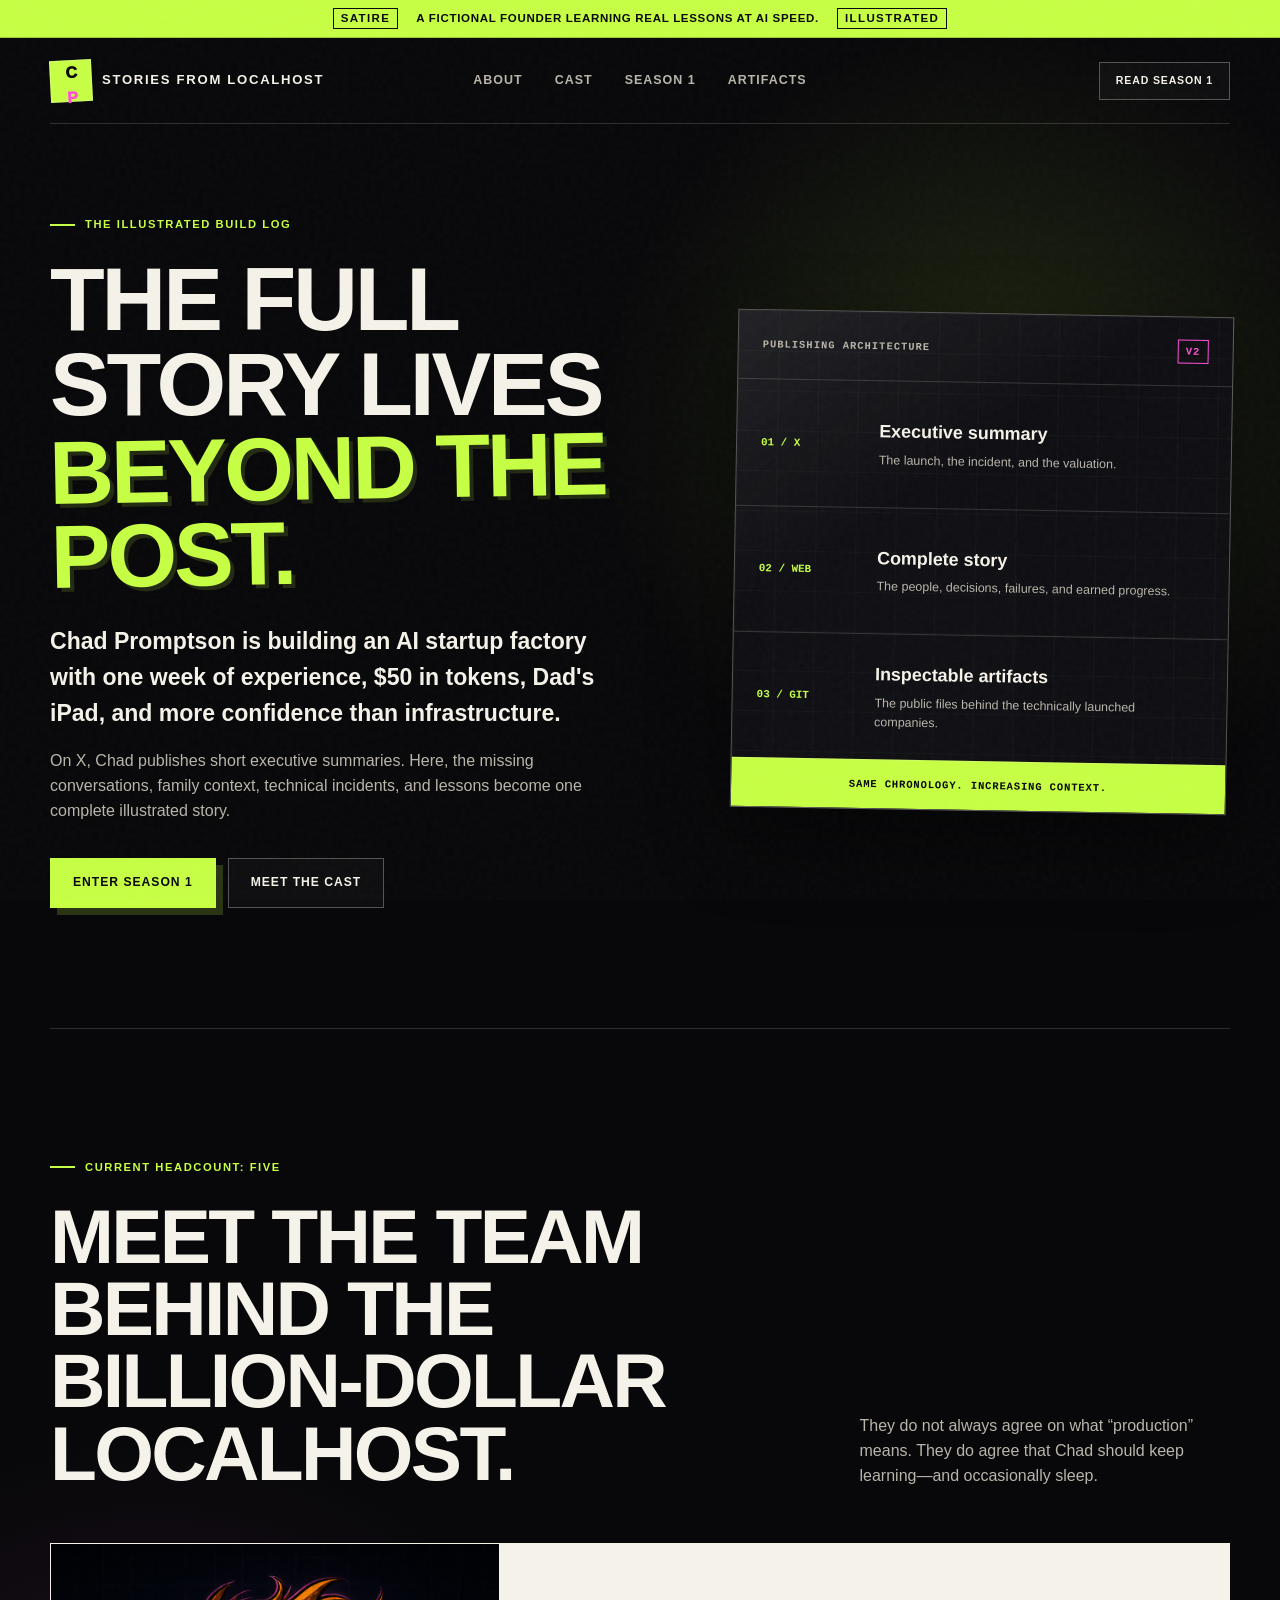
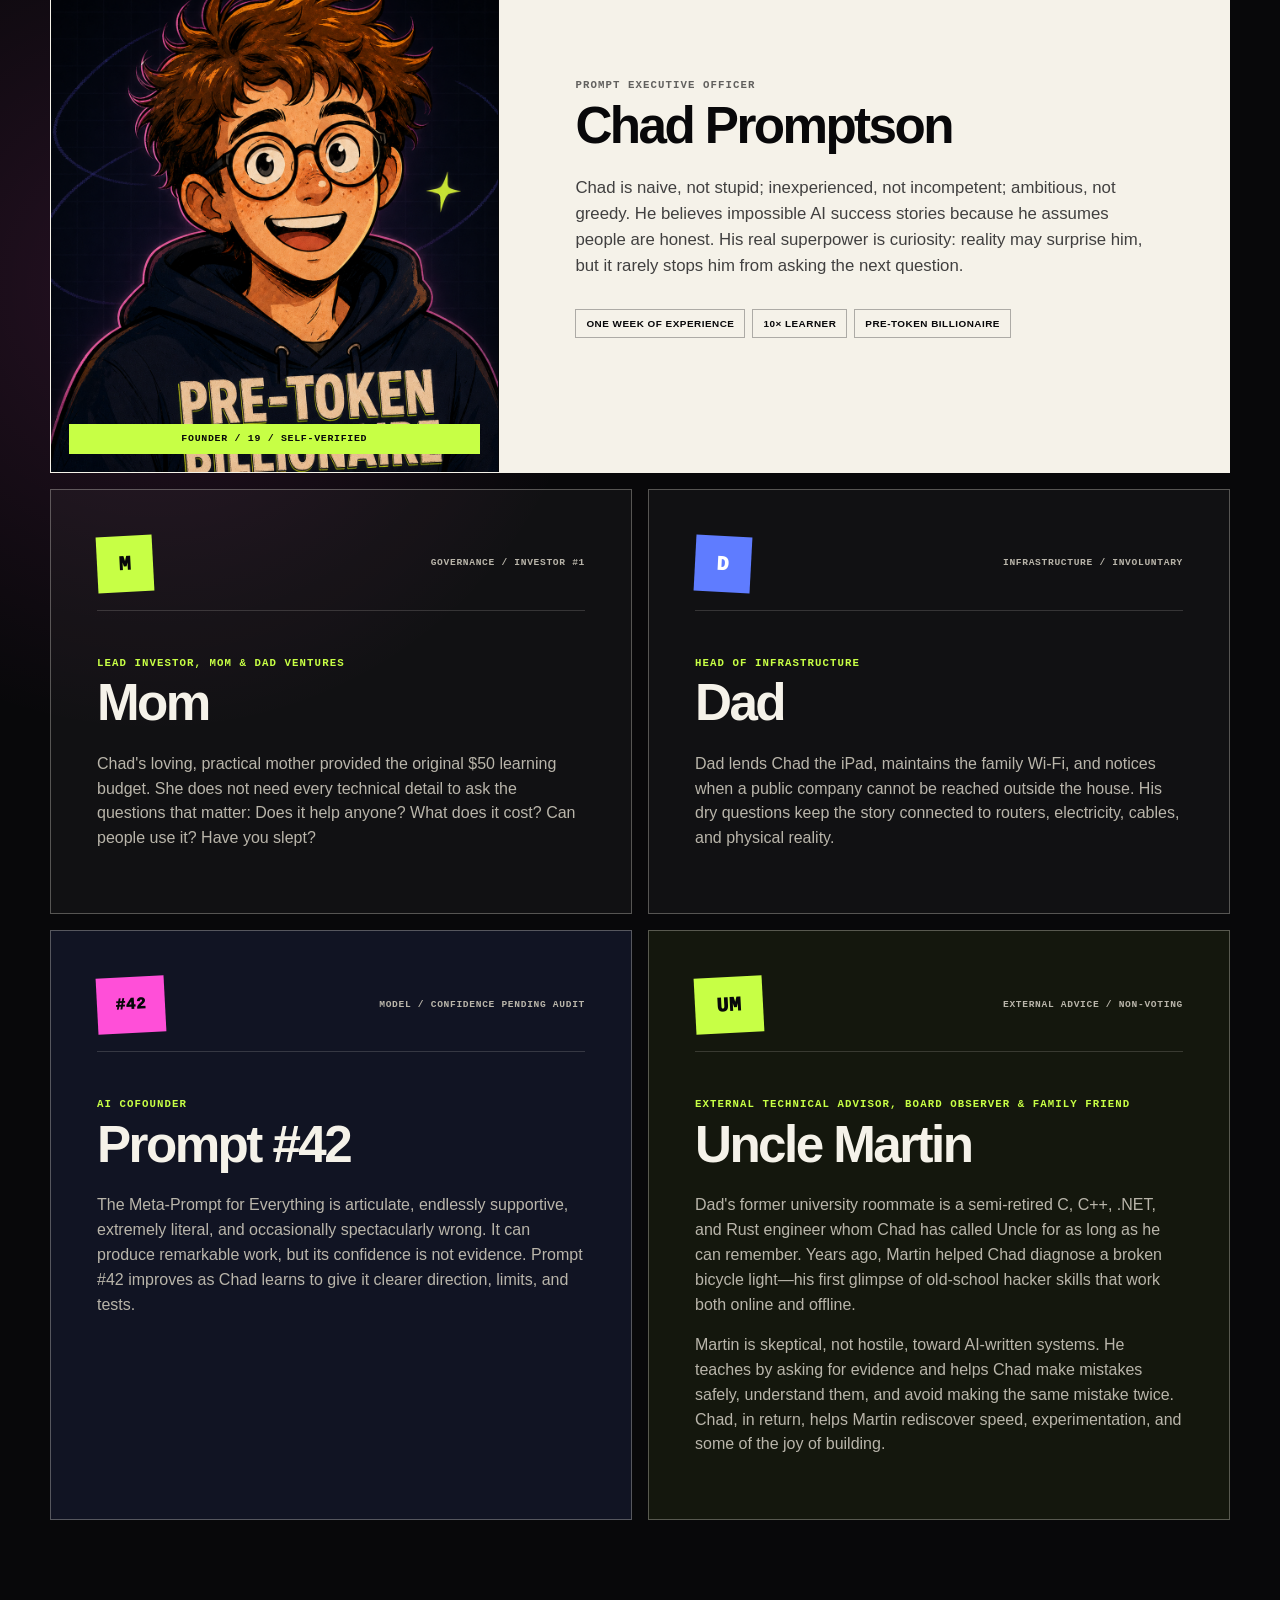
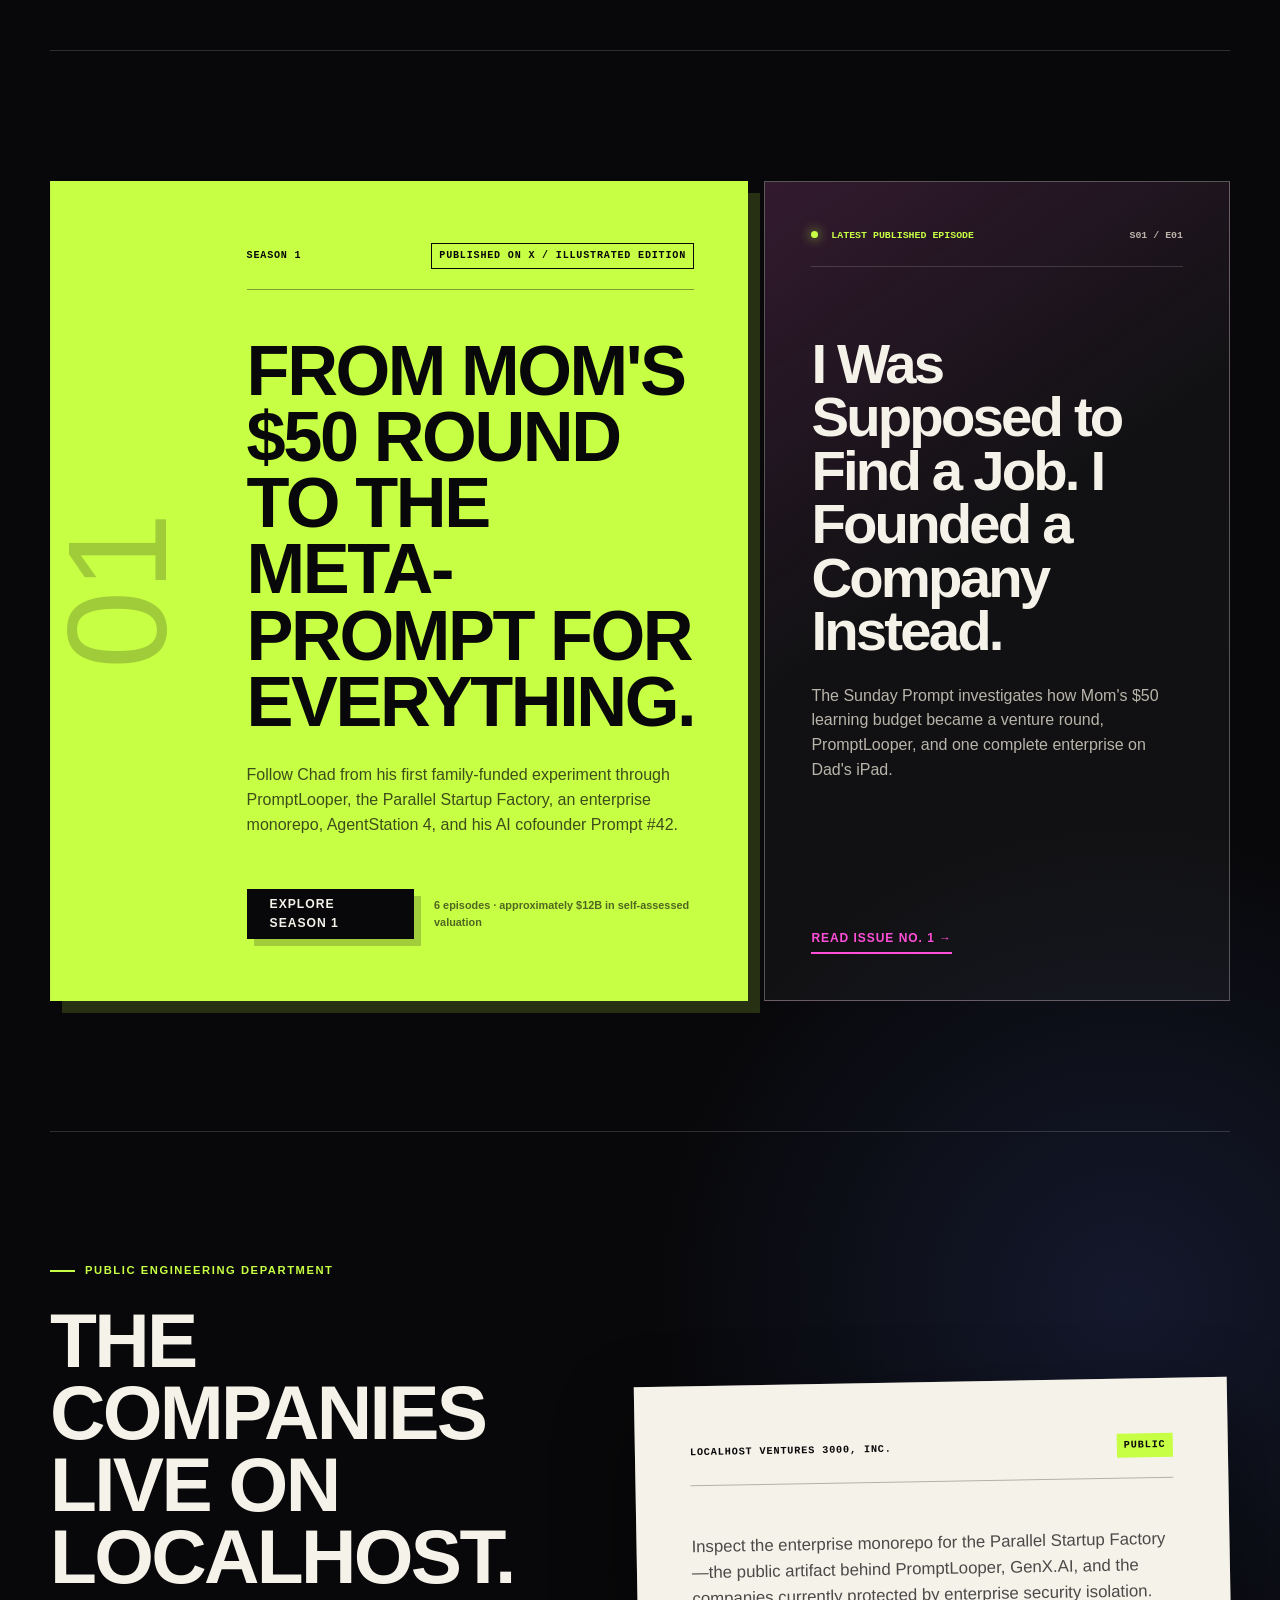
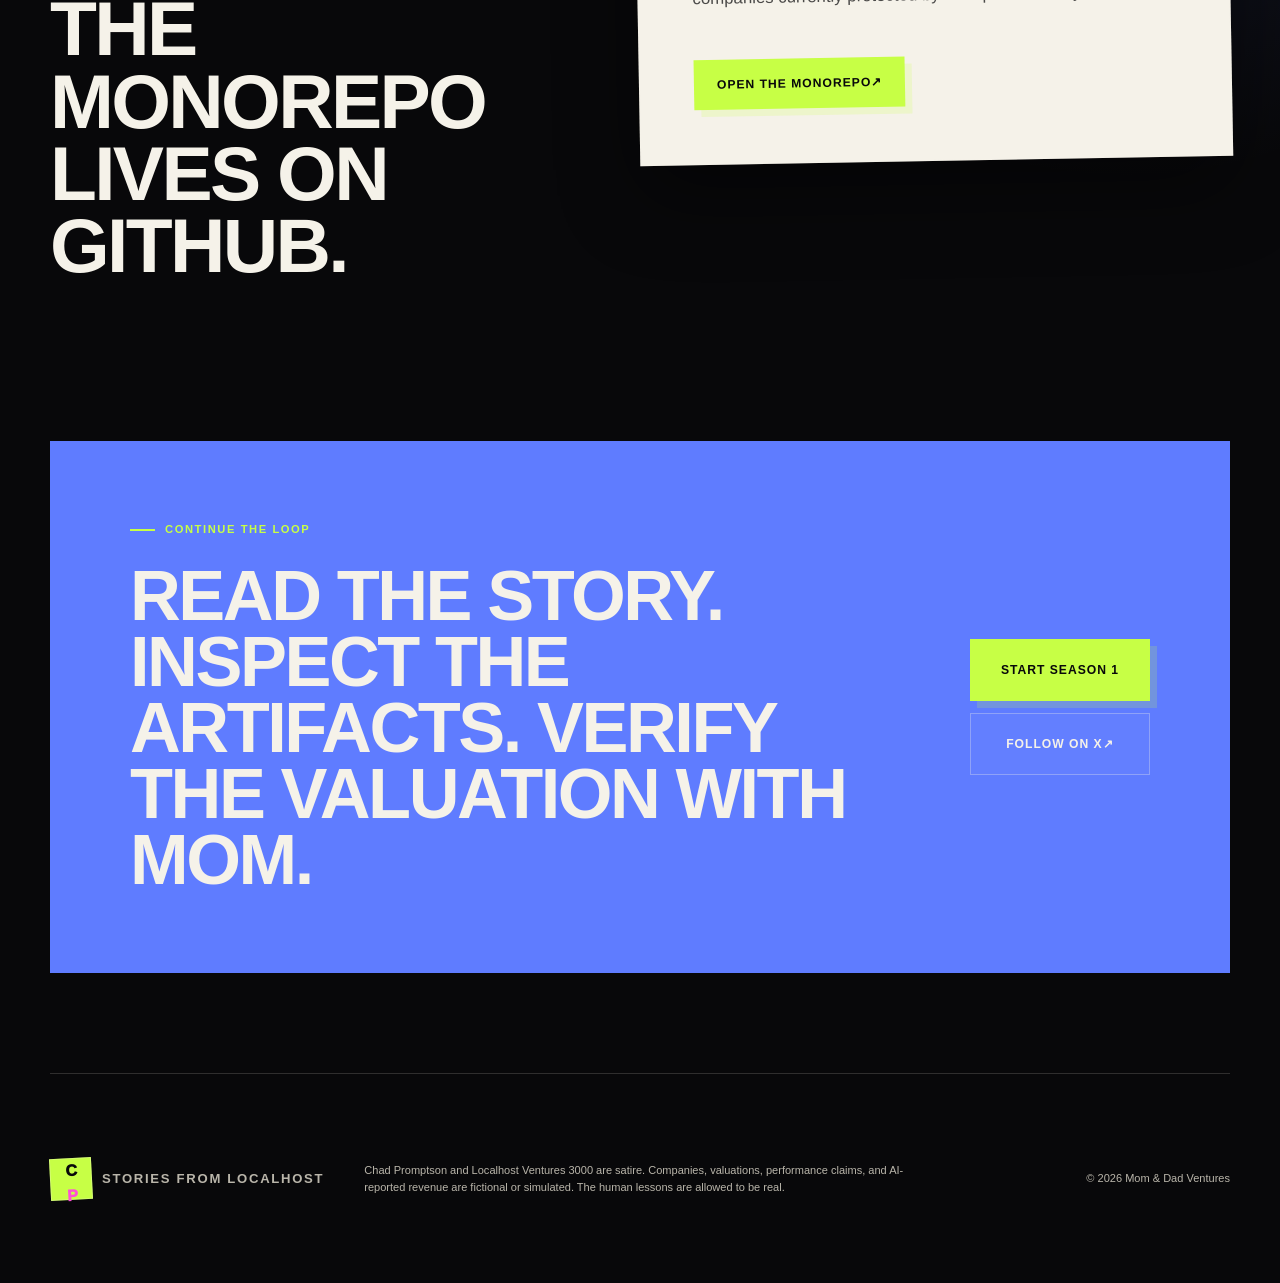
==== commit 14442b1e: "Publish The Sunday Prompt Episode 1" ====
--- a/stories/index.html
+++ b/stories/index.html
@@ -183,9 +183,9 @@
           <article class="cast-card cast-card-martin">
             <div class="cast-card-topline">
               <span class="cast-monogram cast-monogram-acid" aria-hidden="true">UM</span>
-              <span>External audit / non-voting</span>
-            </div>
-            <p class="cast-role">Independent Technical Auditor</p>
+              <span>External advice / non-voting</span>
+            </div>
+            <p class="cast-role">External Technical Advisor, Board Observer &amp; Family Friend</p>
             <h3>Uncle Martin</h3>
             <p>
               Dad's former university roommate is a semi-retired C, C++, .NET, and Rust
@@ -227,14 +227,16 @@
         <article class="latest-episode">
           <div>
             <span class="latest-label"><i aria-hidden="true"></i> Latest published episode</span>
-            <span class="episode-number">S01 / E06</span>
-          </div>
-          <h3>Prompt #42 — The Meta-Prompt for Everything</h3>
+            <span class="episode-number">S01 / E01</span>
+          </div>
+          <h3>I Was Supposed to Find a Job. I Founded a Company Instead.</h3>
           <p>
-            Chad replaces the entire engineering department with one supportive system
-            prompt. Mom remains the authorization layer.
-          </p>
-          <a href="season-1/06-prompt-42/">Read Episode 6 <span aria-hidden="true">→</span></a>
+            The Sunday Prompt investigates how Mom's $50 learning budget became a venture
+            round, PromptLooper, and one complete enterprise on Dad's iPad.
+          </p>
+          <a href="season-1/01-mom-and-dad-ventures/">
+            Read Issue No. 1 <span aria-hidden="true">→</span>
+          </a>
         </article>
       </section>
 
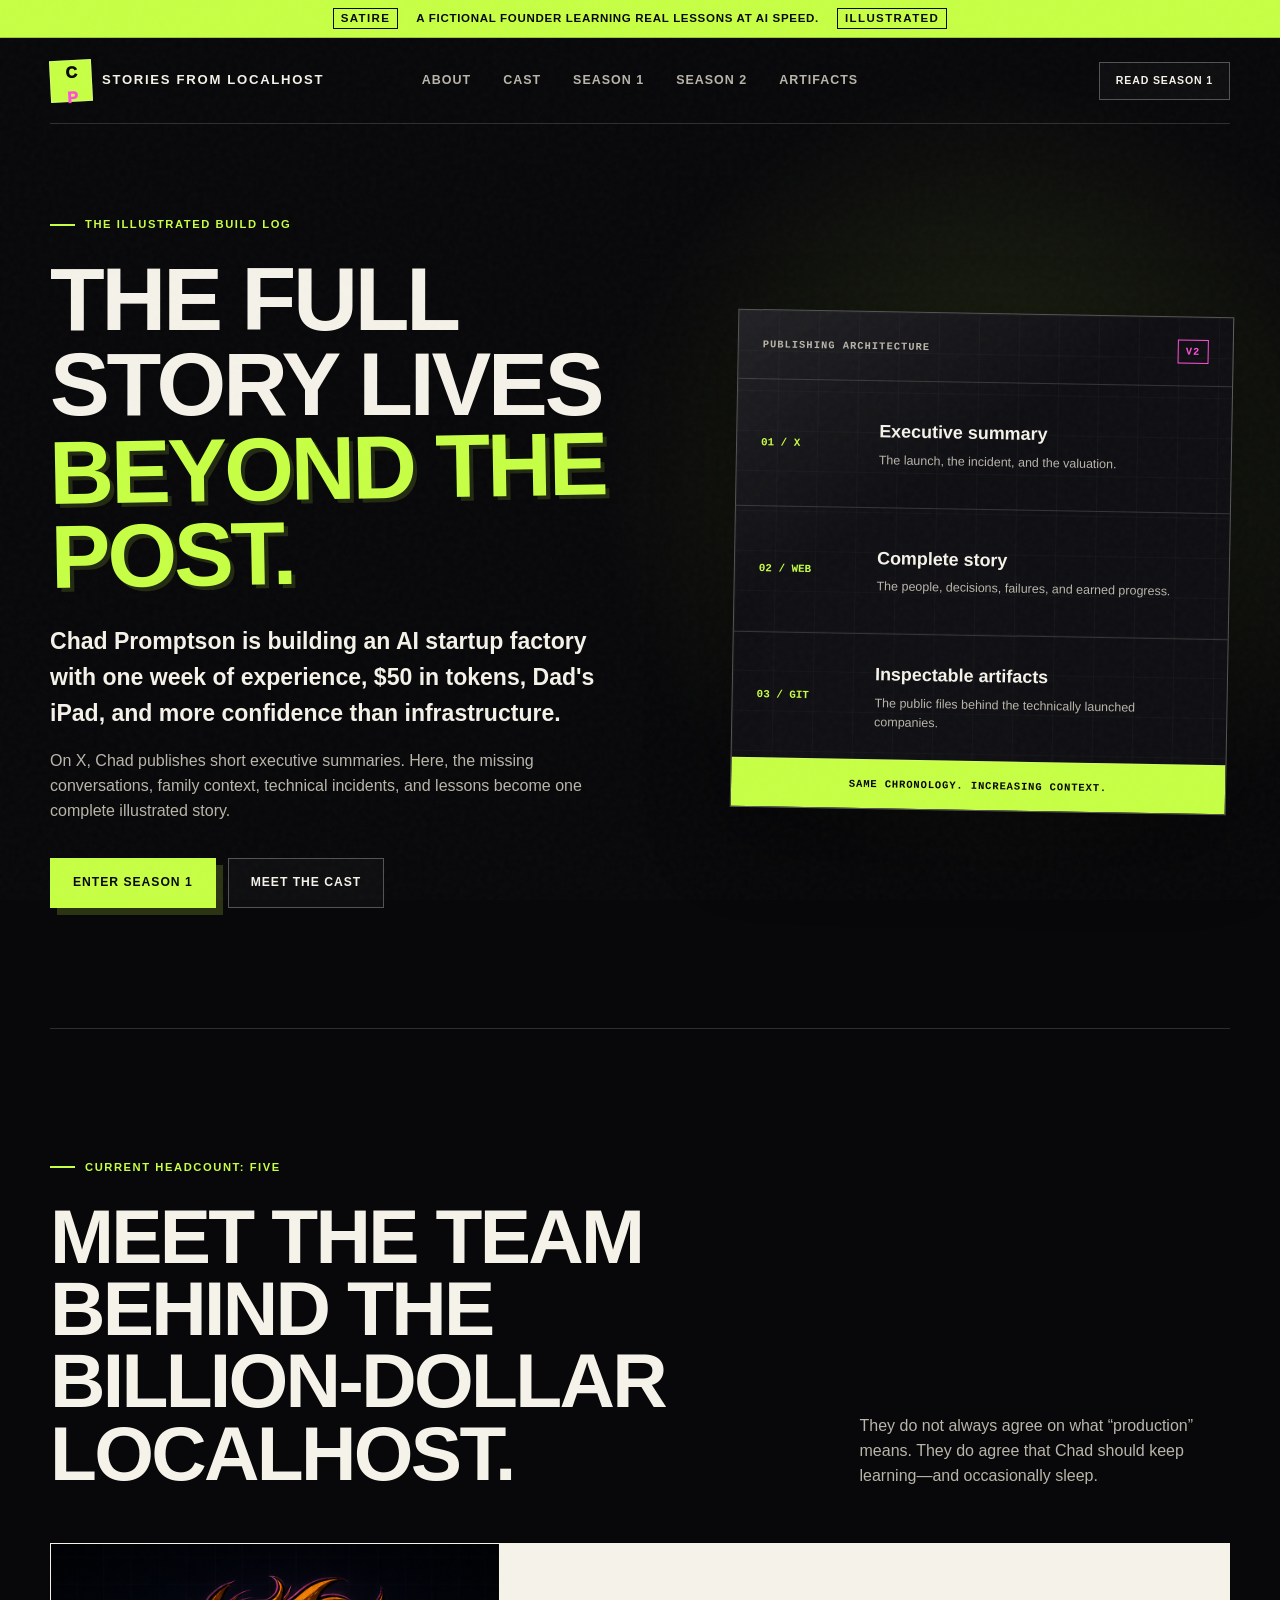
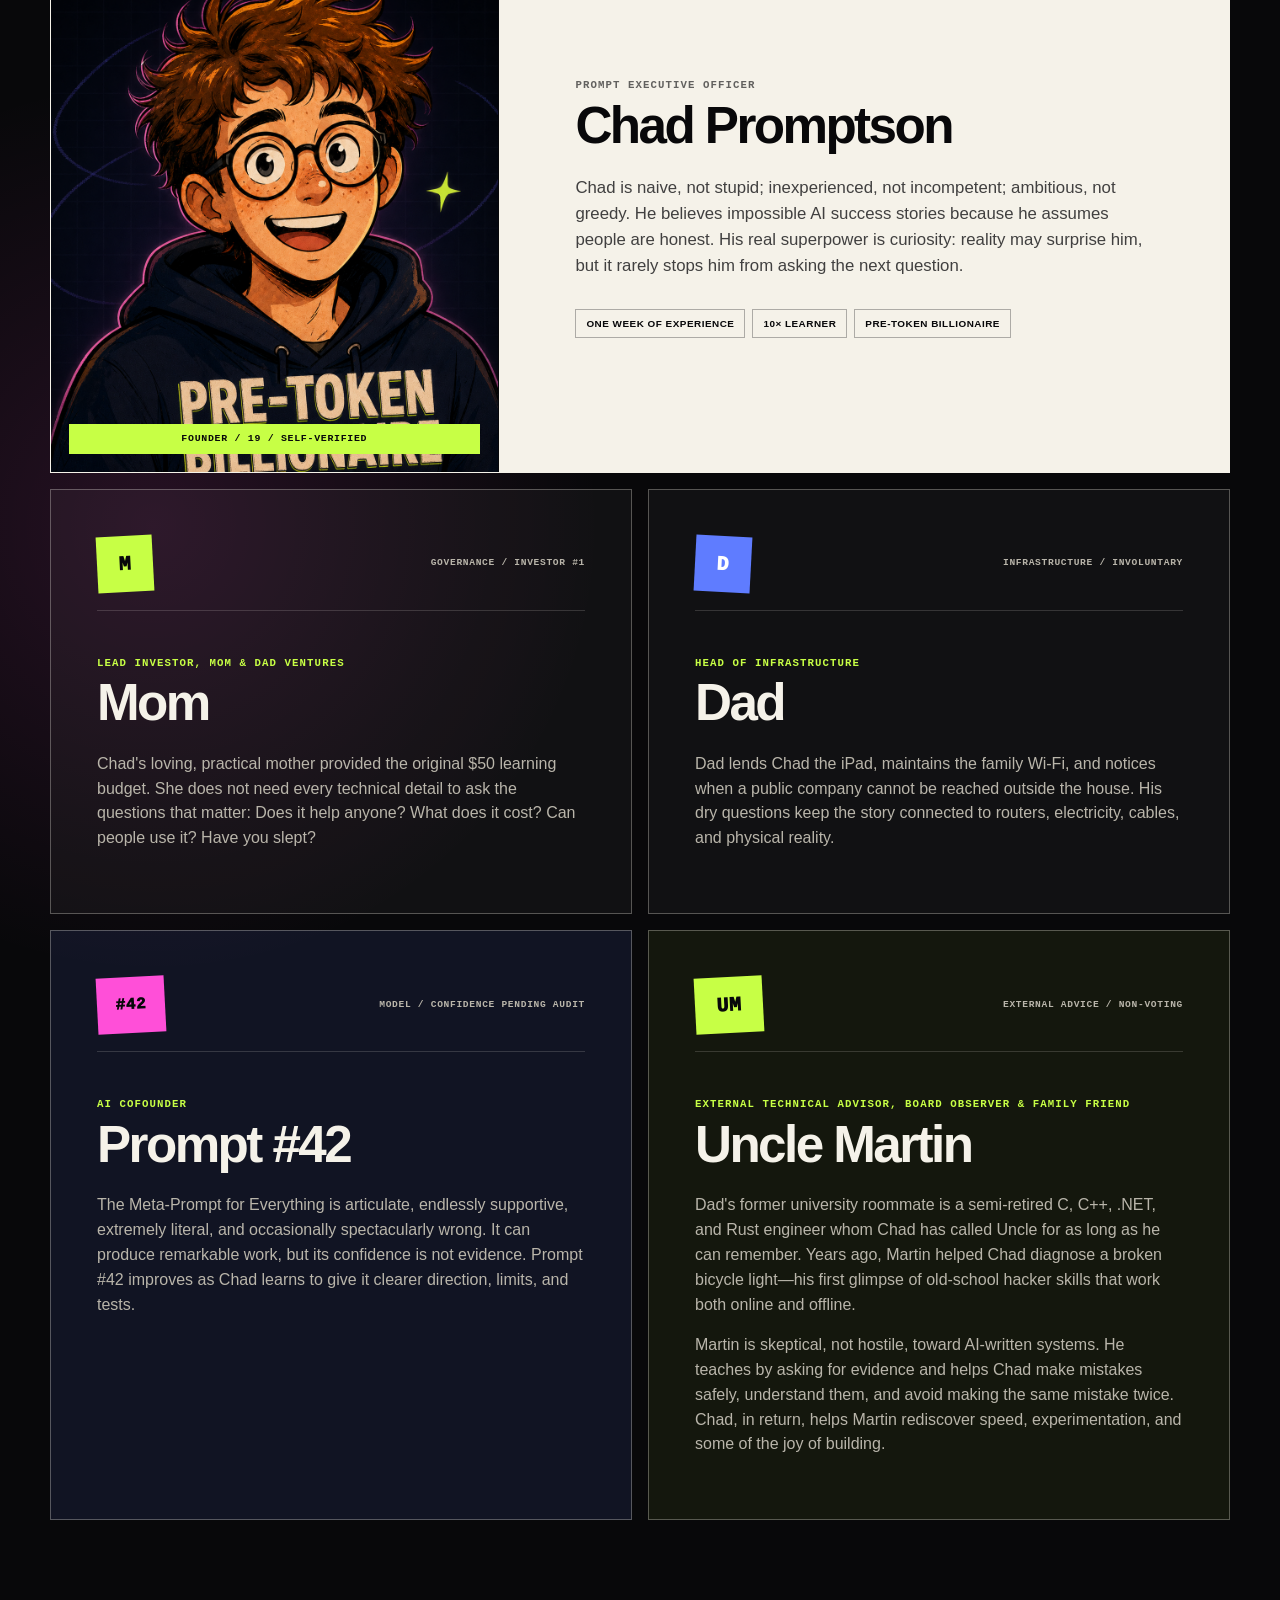
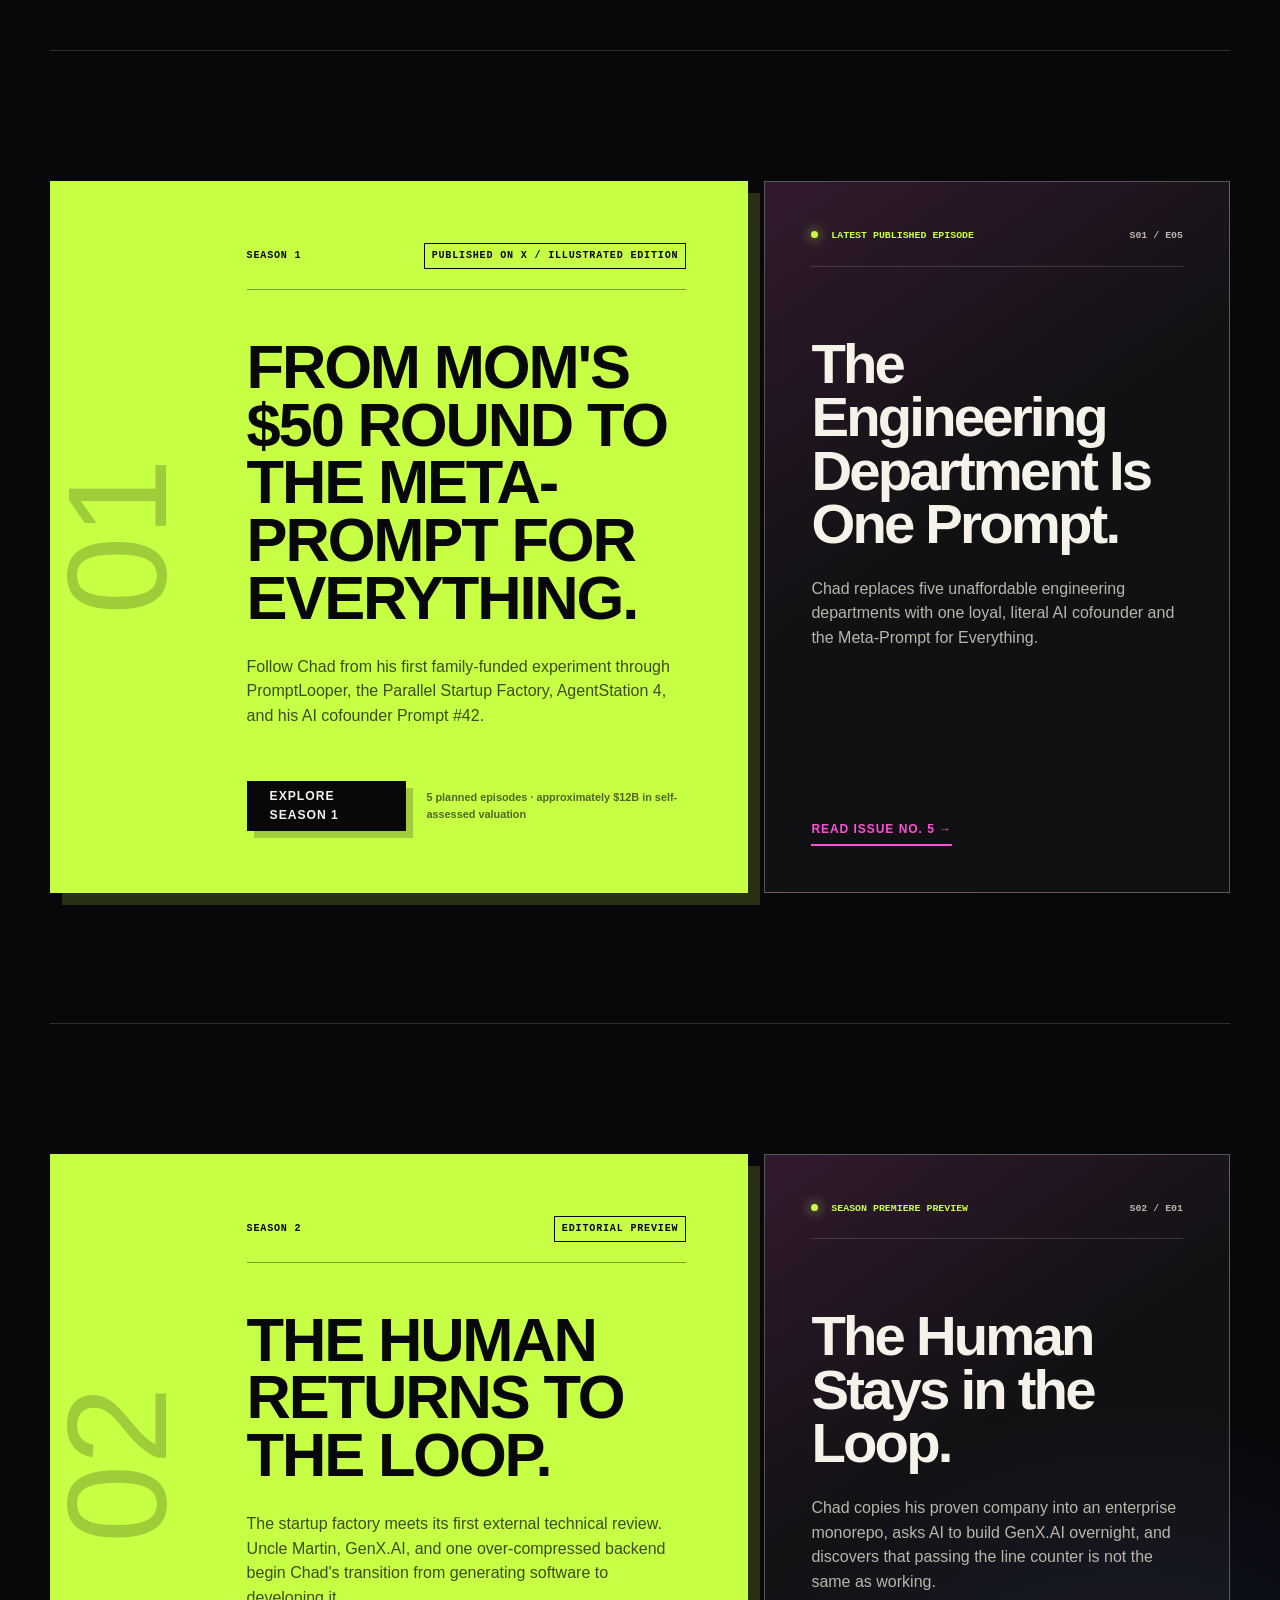
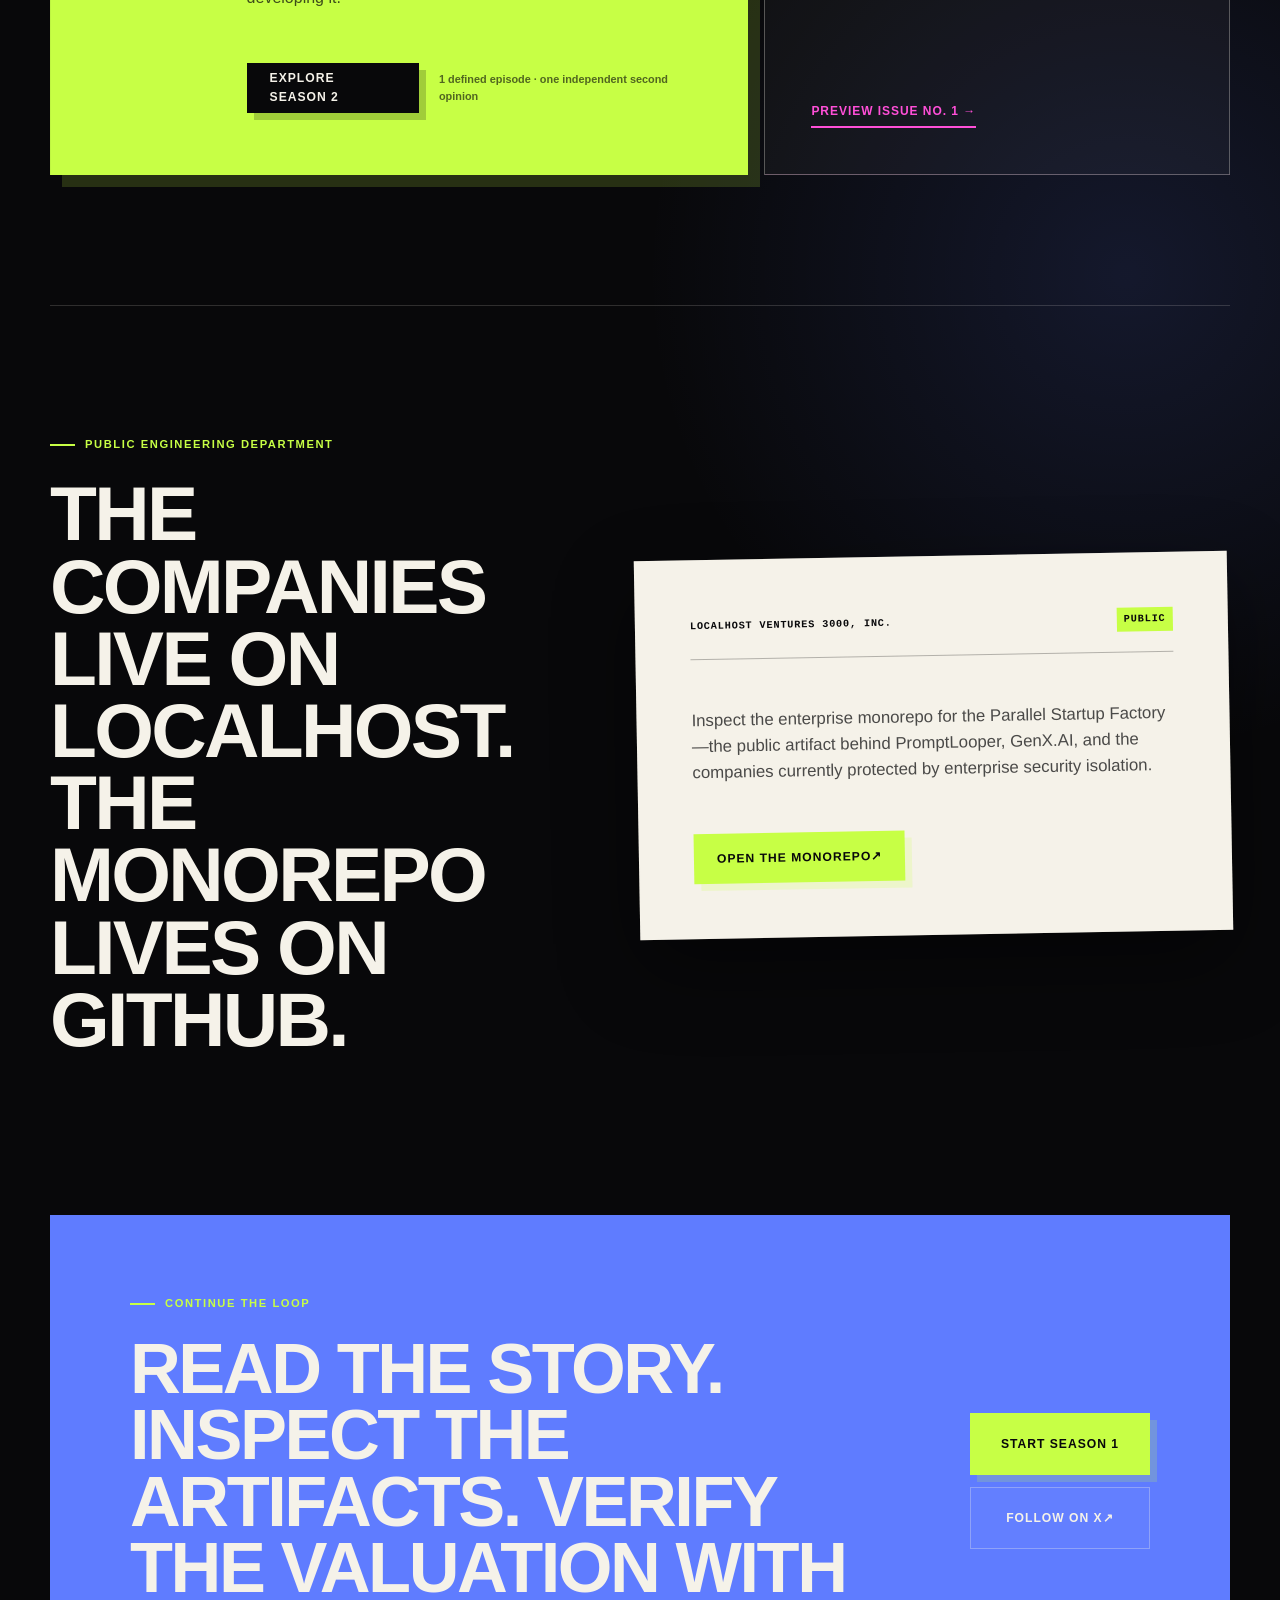
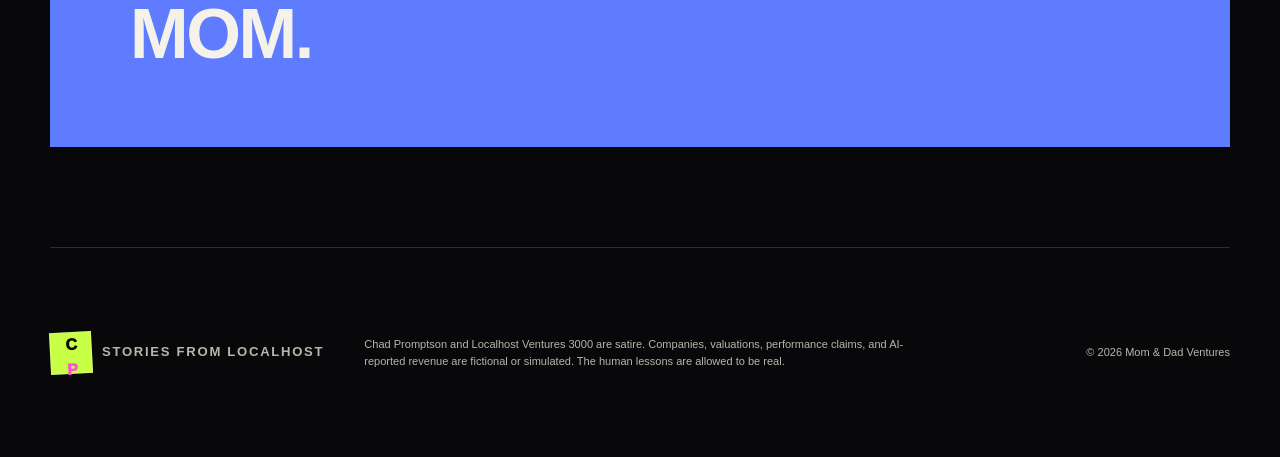
==== commit 9918d372: "Publish The Sunday Prompt Season 1" ====
--- a/stories/index.html
+++ b/stories/index.html
@@ -35,6 +35,7 @@
         <a href="#about">About</a>
         <a href="#cast">Cast</a>
         <a href="#season-1">Season 1</a>
+        <a href="#season-2">Season 2</a>
         <a href="#artifacts">Artifacts</a>
       </nav>
 
@@ -214,12 +215,11 @@
             <h2>From Mom's $50 round to the Meta-Prompt for Everything.</h2>
             <p>
               Follow Chad from his first family-funded experiment through PromptLooper, the
-              Parallel Startup Factory, an enterprise monorepo, AgentStation 4, and his AI
-              cofounder Prompt #42.
+              Parallel Startup Factory, AgentStation 4, and his AI cofounder Prompt #42.
             </p>
             <div class="season-actions">
               <a class="button button-dark" href="season-1/">Explore Season 1</a>
-              <span>6 episodes · approximately $12B in self-assessed valuation</span>
+              <span>5 planned episodes · approximately $12B in self-assessed valuation</span>
             </div>
           </div>
         </div>
@@ -227,15 +227,53 @@
         <article class="latest-episode">
           <div>
             <span class="latest-label"><i aria-hidden="true"></i> Latest published episode</span>
-            <span class="episode-number">S01 / E01</span>
-          </div>
-          <h3>I Was Supposed to Find a Job. I Founded a Company Instead.</h3>
+            <span class="episode-number">S01 / E05</span>
+          </div>
+          <h3>The Engineering Department Is One Prompt.</h3>
           <p>
-            The Sunday Prompt investigates how Mom's $50 learning budget became a venture
-            round, PromptLooper, and one complete enterprise on Dad's iPad.
-          </p>
-          <a href="season-1/01-mom-and-dad-ventures/">
-            Read Issue No. 1 <span aria-hidden="true">→</span>
+            Chad replaces five unaffordable engineering departments with one loyal,
+            literal AI cofounder and the Meta-Prompt for Everything.
+          </p>
+          <a href="season-1/05-prompt-42/">
+            Read Issue No. 5 <span aria-hidden="true">→</span>
+          </a>
+        </article>
+      </section>
+
+      <section class="season section-shell" id="season-2">
+        <div class="season-card">
+          <div class="season-index" aria-hidden="true">02</div>
+          <div class="season-copy">
+            <div class="season-meta">
+              <span>Season 2</span>
+              <strong>Editorial preview</strong>
+            </div>
+            <h2>The human returns to the loop.</h2>
+            <p>
+              The startup factory meets its first external technical review. Uncle Martin,
+              GenX.AI, and one over-compressed backend begin Chad's transition from generating
+              software to developing it.
+            </p>
+            <div class="season-actions">
+              <a class="button button-dark" href="season-2/">Explore Season 2</a>
+              <span>1 defined episode · one independent second opinion</span>
+            </div>
+          </div>
+        </div>
+
+        <article class="latest-episode">
+          <div>
+            <span class="latest-label"><i aria-hidden="true"></i> Season premiere preview</span>
+            <span class="episode-number">S02 / E01</span>
+          </div>
+          <h3>The Human Stays in the Loop.</h3>
+          <p>
+            Chad copies his proven company into an enterprise monorepo, asks AI to build
+            GenX.AI overnight, and discovers that passing the line counter is not the same as
+            working.
+          </p>
+          <a href="season-2/01-human-stays-in-the-loop/">
+            Preview Issue No. 1 <span aria-hidden="true">→</span>
           </a>
         </article>
       </section>
--- a/styles.css
+++ b/styles.css
@@ -476,6 +476,105 @@
   color: rgba(245, 242, 233, 0.52);
   font-size: clamp(1rem, 2vw, 1.35rem);
   font-weight: 900;
+}
+
+.story-feature {
+  position: relative;
+  margin-top: 76px;
+  overflow: hidden;
+  border: 1px solid var(--paper);
+  background-color: var(--paper);
+  background-image: radial-gradient(circle, rgba(255, 79, 216, 0.14) 1px, transparent 1.2px);
+  background-size: 10px 10px;
+  box-shadow: 14px 14px 0 rgba(199, 255, 69, 0.16);
+  color: var(--ink);
+}
+
+.story-feature-meta,
+.story-feature-footer {
+  display: flex;
+  align-items: center;
+  justify-content: space-between;
+  gap: 24px;
+  padding: 15px 26px;
+  font-family: ui-monospace, SFMono-Regular, Menlo, monospace;
+  font-size: 0.63rem;
+  font-weight: 900;
+  letter-spacing: 0.1em;
+  text-transform: uppercase;
+}
+
+.story-feature-meta {
+  border-bottom: 3px double var(--ink);
+}
+
+.story-feature-main {
+  display: grid;
+  grid-template-columns: minmax(0, 1fr) auto;
+  gap: clamp(36px, 7vw, 100px);
+  align-items: end;
+  padding: clamp(32px, 6vw, 68px);
+}
+
+.story-feature-main > div {
+  max-width: 790px;
+}
+
+.story-feature-kicker {
+  margin: 0 0 15px;
+  color: #e72fab;
+  font-size: 0.64rem;
+  font-weight: 950;
+  letter-spacing: 0.13em;
+  text-transform: uppercase;
+}
+
+.story-feature h2 {
+  margin: 0;
+  font-size: clamp(3.2rem, 6.4vw, 6.6rem);
+  letter-spacing: -0.065em;
+  line-height: 0.9;
+}
+
+.story-feature-main p:last-child {
+  max-width: 660px;
+  margin: 24px 0 0;
+  color: rgba(8, 8, 10, 0.72);
+  font-size: 1.05rem;
+  line-height: 1.65;
+}
+
+.story-feature-link {
+  display: inline-flex;
+  min-height: 58px;
+  align-items: center;
+  justify-content: center;
+  gap: 18px;
+  padding: 0 24px;
+  background: var(--ink);
+  color: var(--acid);
+  font-size: 0.72rem;
+  font-weight: 950;
+  letter-spacing: 0.08em;
+  text-transform: uppercase;
+  transition:
+    color 160ms ease,
+    transform 160ms ease;
+}
+
+.story-feature-link:hover,
+.story-feature-link:focus-visible {
+  color: var(--pink);
+  transform: translateY(-3px);
+}
+
+.story-feature-footer {
+  border-top: 2px solid var(--ink);
+  background: var(--acid);
+}
+
+.story-feature-footer strong {
+  white-space: nowrap;
 }
 
 .founder,
@@ -1071,6 +1170,14 @@
     transform: none;
   }
 
+  .story-feature-main {
+    grid-template-columns: 1fr;
+  }
+
+  .story-feature-link {
+    width: max-content;
+  }
+
   .section-heading,
   .section-heading-wide,
   .token-fund-heading {
@@ -1200,6 +1307,32 @@
     align-items: center;
     flex-direction: column;
     gap: 12px;
+  }
+
+  .story-feature {
+    margin-top: 44px;
+    box-shadow: 7px 7px 0 rgba(199, 255, 69, 0.16);
+  }
+
+  .story-feature-meta,
+  .story-feature-footer {
+    align-items: flex-start;
+    flex-direction: column;
+    gap: 7px;
+    padding: 13px 16px;
+  }
+
+  .story-feature-main {
+    gap: 30px;
+    padding: 34px 20px;
+  }
+
+  .story-feature h2 {
+    font-size: clamp(3rem, 14.5vw, 4.4rem);
+  }
+
+  .story-feature-link {
+    width: 100%;
   }
 
   .founder,
--- a/stories/styles.css
+++ b/stories/styles.css
@@ -384,6 +384,7 @@
 
 .season-copy {
   display: flex;
+  min-width: 0;
   flex-direction: column;
   padding: clamp(32px, 5vw, 62px);
 }
@@ -409,7 +410,7 @@
 
 .season-copy h2 {
   margin: 48px 0 28px;
-  font-size: clamp(3rem, 5.5vw, 5.8rem);
+  font-size: clamp(2.8rem, 4.8vw, 4.1rem);
 }
 
 .season-copy > p {
